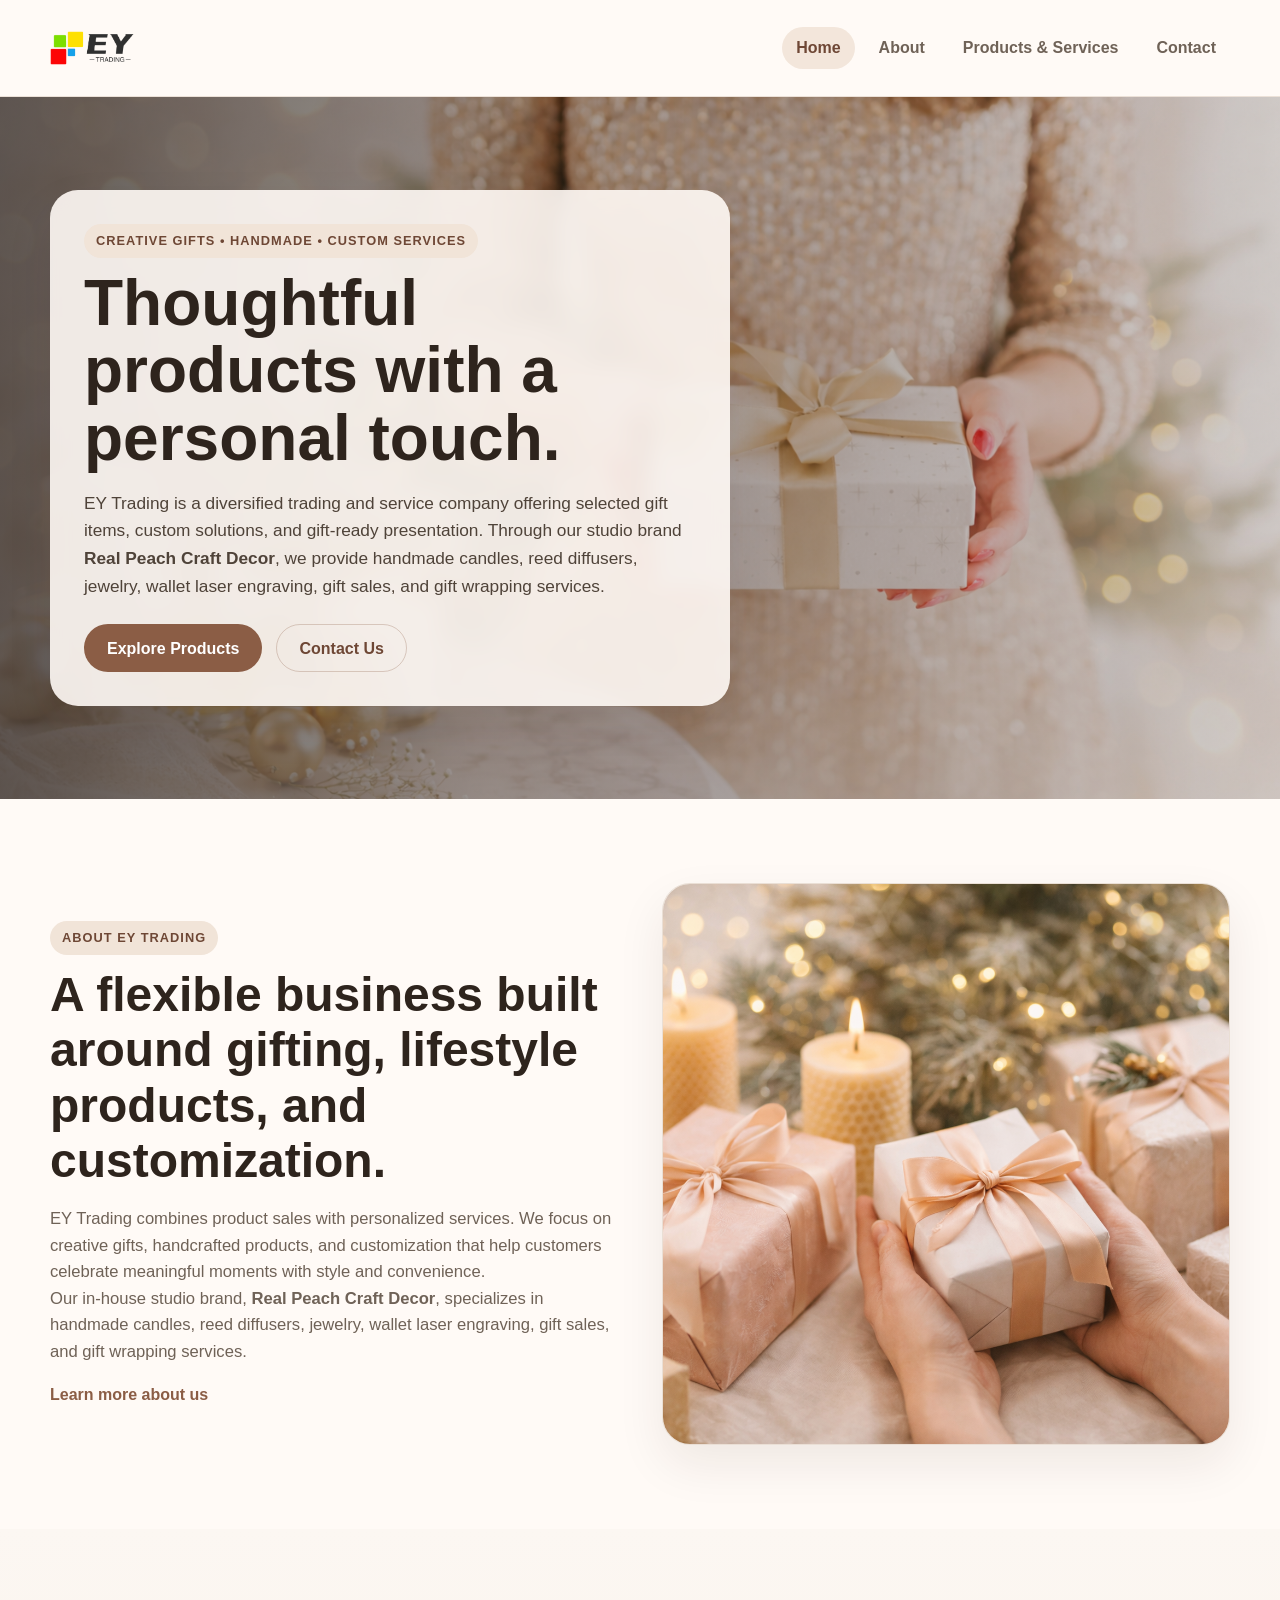
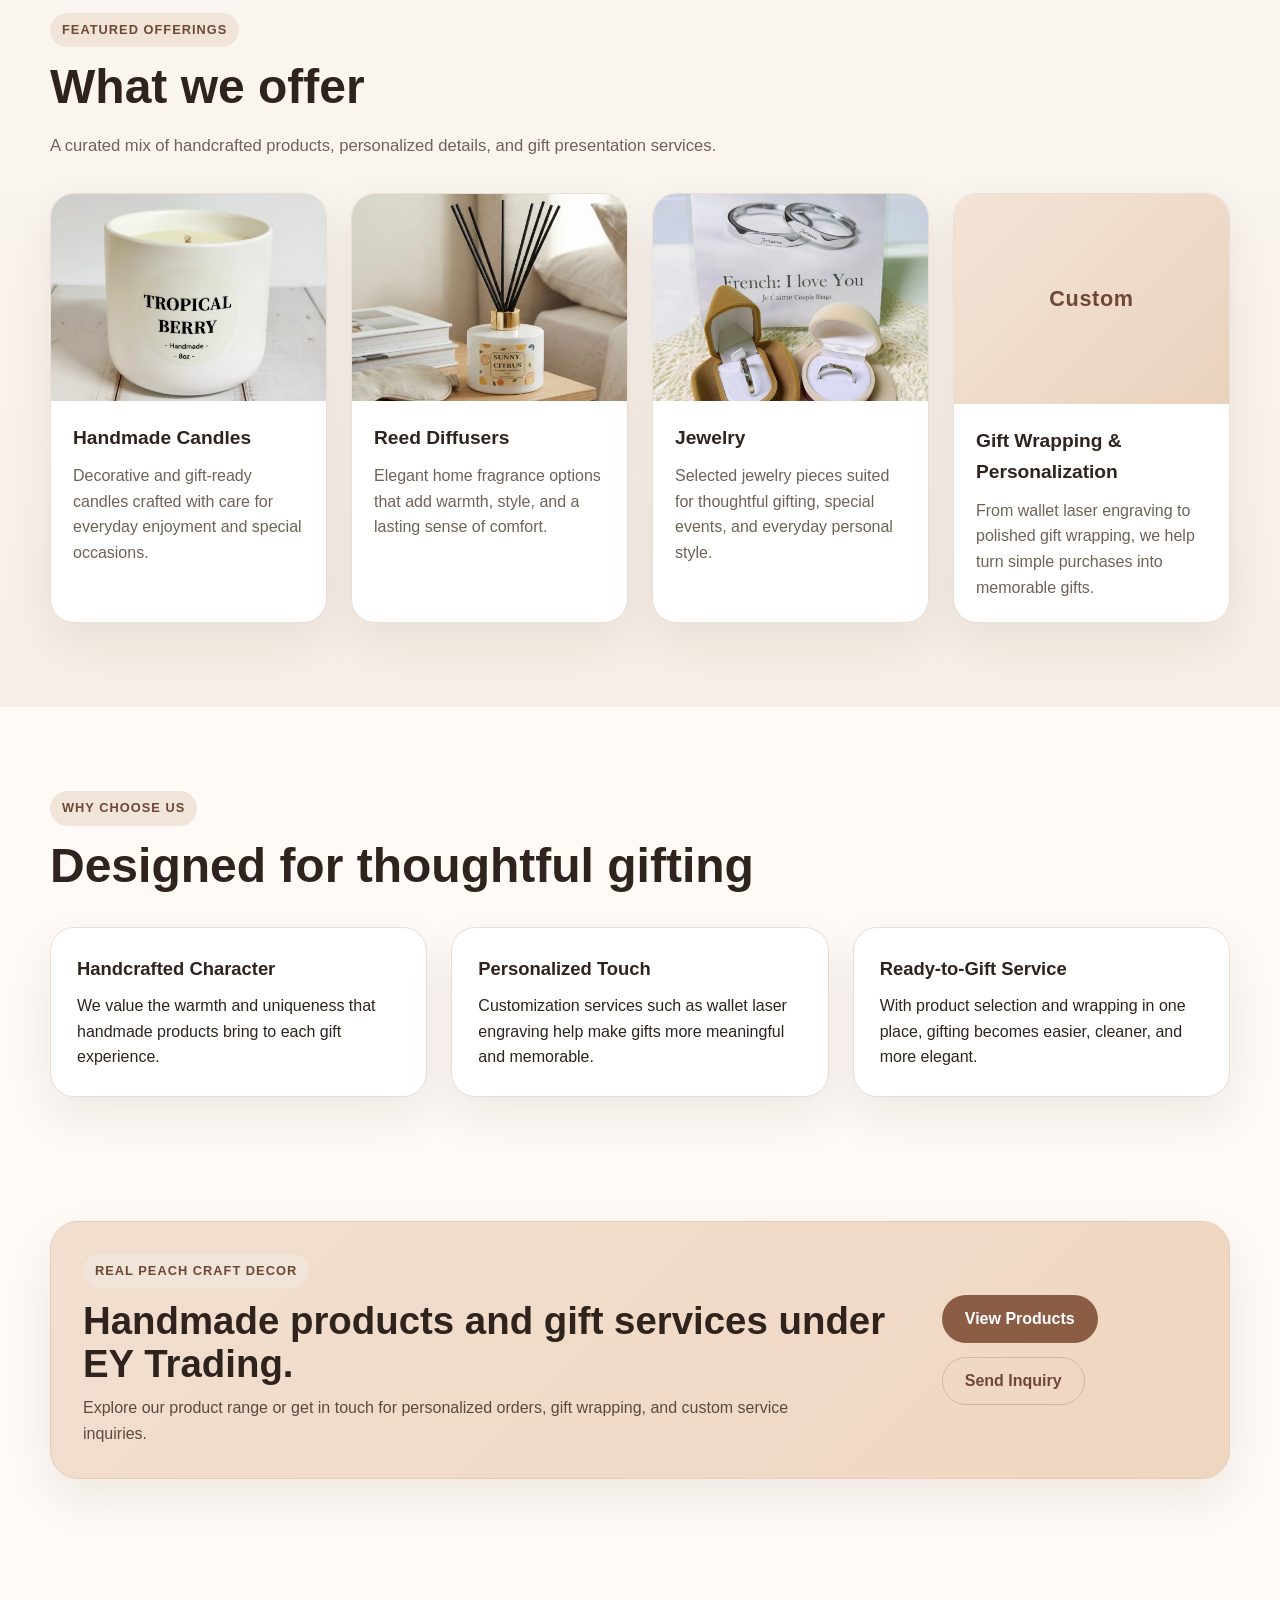
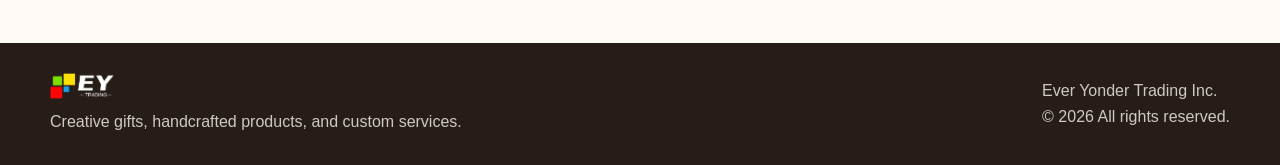
==== index.html @ d7e39a38 "Update index.html" ====
<!DOCTYPE html>
<html lang="en">
<head>
  <meta charset="UTF-8" />
  <meta name="viewport" content="width=device-width, initial-scale=1.0" />
  <title>EY Trading | Creative Gifts, Handmade Candles & Custom Services</title>
  <meta
    name="description"
    content="EY Trading offers creative gifts, handmade candles, reed diffusers, jewelry, laser engraving, and gift wrapping services through Real Peach Craft Decor."
  />
  <meta name="robots" content="index, follow" />
  <link rel="stylesheet" href="css/styles.css" />
  <script src="js/main.js" defer></script>
</head>
<body>
  <header class="site-header">
    <div class="container header-wrap">
      <a href="index.html" class="brand" aria-label="Home">
        <img src="img/logo-eytrading.png" alt="Logo" class="brand-logo" />
      </a>

      <button class="nav-toggle" aria-label="Toggle navigation" aria-expanded="false">
        <span></span>
        <span></span>
        <span></span>
      </button>

      <nav class="site-nav">
        <ul class="nav-list">
          <li><a href="index.html" class="nav-link active">Home</a></li>
          <li><a href="about.html" class="nav-link">About</a></li>
          <li><a href="products.html" class="nav-link">Products & Services</a></li>
          <li><a href="contact.html" class="nav-link">Contact</a></li>
        </ul>
      </nav>
    </div>
  </header>

  <main>
    <section class="hero" style="background-image: url('img/hero-bg.png');">
      <div class="hero-overlay"></div>
      <div class="container hero-inner">
        <div class="hero-card">
          <span class="eyebrow">Creative Gifts • Handmade • Custom Services</span>
          <h1>Thoughtful products with a personal touch.</h1>
          <p>
            EY Trading is a diversified trading and service company offering selected gift items,
            custom solutions, and gift-ready presentation. Through our studio brand
            <strong>Real Peach Craft Decor</strong>, we provide handmade candles, reed diffusers,
            jewelry, wallet laser engraving, gift sales, and gift wrapping services.
          </p>
          <div class="hero-actions">
            <a href="products.html" class="btn btn-primary">Explore Products</a>
            <a href="contact.html" class="btn btn-secondary">Contact Us</a>
          </div>
        </div>
      </div>
    </section>

    <section class="section">
      <div class="container split split-home">
        <div class="split-text">
          <span class="eyebrow">About EY Trading</span>
          <h2 class="section-title">A flexible business built around gifting, lifestyle products, and customization.</h2>
          <p class="section-text">
            EY Trading combines product sales with personalized services. We focus on creative gifts,
            handcrafted products, and customization that help customers celebrate meaningful moments
            with style and convenience.
          </p>
          <p class="section-text">
            Our in-house studio brand, <strong>Real Peach Craft Decor</strong>, specializes in
            handmade candles, reed diffusers, jewelry, wallet laser engraving, gift sales, and
            gift wrapping services.
          </p>
          <a href="about.html" class="text-link">Learn more about us</a>
        </div>

        <div class="split-media">
          <div class="image-panel home-image-panel">
            <img src="img/gift01.png" alt="Gift presentation and wrapping service" />
          </div>
        </div>
      </div>
    </section>

    <section class="section section-soft">
      <div class="container">
        <div class="section-head">
          <span class="eyebrow">Featured Offerings</span>
          <h2 class="section-title">What we offer</h2>
          <p class="section-text">
            A curated mix of handcrafted products, personalized details, and gift presentation services.
          </p>
        </div>

        <div class="card-grid four">
          <article class="card collection-card">
            <img src="img/candle-collection.png" alt="Handmade candles collection" class="card-img" />
            <div class="card-body">
              <h3>Handmade Candles</h3>
              <p>Decorative and gift-ready candles crafted with care for everyday enjoyment and special occasions.</p>
            </div>
          </article>

          <article class="card collection-card">
            <img src="img/diffuser-collection.jpg" alt="Reed diffusers collection" class="card-img" />
            <div class="card-body">
              <h3>Reed Diffusers</h3>
              <p>Elegant home fragrance options that add warmth, style, and a lasting sense of comfort.</p>
            </div>
          </article>

          <article class="card collection-card">
            <img src="img/jewelry-collection.png" alt="Jewelry collection" class="card-img" />
            <div class="card-body">
              <h3>Jewelry</h3>
              <p>Selected jewelry pieces suited for thoughtful gifting, special events, and everyday personal style.</p>
            </div>
          </article>

          <article class="card service-card">
            <div class="icon-box">Custom</div>
            <div class="card-body">
              <h3>Gift Wrapping & Personalization</h3>
              <p>From wallet laser engraving to polished gift wrapping, we help turn simple purchases into memorable gifts.</p>
            </div>
          </article>
        </div>
      </div>
    </section>

    <section class="section">
      <div class="container">
        <div class="section-head">
          <span class="eyebrow">Why Choose Us</span>
          <h2 class="section-title">Designed for thoughtful gifting</h2>
        </div>

        <div class="card-grid three">
          <article class="card info-card">
            <h3>Handcrafted Character</h3>
            <p>We value the warmth and uniqueness that handmade products bring to each gift experience.</p>
          </article>

          <article class="card info-card">
            <h3>Personalized Touch</h3>
            <p>Customization services such as wallet laser engraving help make gifts more meaningful and memorable.</p>
          </article>

          <article class="card info-card">
            <h3>Ready-to-Gift Service</h3>
            <p>With product selection and wrapping in one place, gifting becomes easier, cleaner, and more elegant.</p>
          </article>
        </div>
      </div>
    </section>

    <section class="section cta-section">
      <div class="container">
        <div class="cta-box">
          <div>
            <span class="eyebrow">Real Peach Craft Decor</span>
            <h2>Handmade products and gift services under EY Trading.</h2>
            <p>
              Explore our product range or get in touch for personalized orders, gift wrapping,
              and custom service inquiries.
            </p>
          </div>
          <div class="cta-actions">
            <a href="products.html" class="btn btn-primary">View Products</a>
            <a href="contact.html" class="btn btn-secondary">Send Inquiry</a>
          </div>
        </div>
      </div>
    </section>
  </main>

  <footer class="site-footer">
    <div class="container footer-wrap">
      <div>
        <img src="img/ey-Ttrading-logo-w.png" alt="Logo" class="footer-logo" />
        <p>Creative gifts, handcrafted products, and custom services.</p>
      </div>
      <div>
        <p>Ever Yonder Trading Inc.</p>
        <p>&copy; <span id="year"></span> All rights reserved.</p>
      </div>
    </div>
  </footer>
</body>
</html>
---- css/styles.css ----
:root {
  --bg: #fffaf6;
  --surface: #ffffff;
  --surface-soft: #f7f0e8;
  --surface-deep: #f2e7dc;
  --text: #2e241d;
  --muted: #6f6257;
  --primary: #8b5d45;
  --primary-dark: #6e4735;
  --accent: #d6a36d;
  --line: #eadfd5;
  --shadow: 0 20px 48px rgba(45, 29, 16, 0.08);
  --radius: 20px;
  --radius-sm: 14px;
  --container: 1180px;
}

* {
  box-sizing: border-box;
  margin: 0;
  padding: 0;
}

html {
  scroll-behavior: smooth;
}

body {
  font-family: -apple-system, BlinkMacSystemFont, "Segoe UI", Roboto, "Helvetica Neue", Arial, sans-serif;
  color: var(--text);
  background: var(--bg);
  line-height: 1.6;
}

img {
  max-width: 100%;
  display: block;
}

a {
  color: inherit;
  text-decoration: none;
}

ul {
  list-style: none;
}

.container {
  width: min(100% - 32px, var(--container));
  margin: 0 auto;
}

.section {
  padding: 84px 0;
}

.section-soft {
  background: linear-gradient(180deg, #fcf7f2 0%, #f7efe7 100%);
}

.section-head {
  max-width: 760px;
  margin-bottom: 34px;
}

.eyebrow {
  display: inline-block;
  margin-bottom: 12px;
  padding: 7px 12px;
  border-radius: 999px;
  background: #f1e4d8;
  color: var(--primary-dark);
  font-size: 0.8rem;
  font-weight: 700;
  letter-spacing: 0.08em;
  text-transform: uppercase;
}

.section-title {
  font-size: clamp(2rem, 4vw, 3rem);
  line-height: 1.15;
  margin-bottom: 18px;
}

.section-text {
  color: var(--muted);
  font-size: 1.04rem;
}

.text-link {
  display: inline-block;
  margin-top: 16px;
  color: var(--primary);
  font-weight: 700;
}

.text-link:hover {
  color: var(--primary-dark);
}

.btn {
  display: inline-flex;
  align-items: center;
  justify-content: center;
  min-height: 48px;
  padding: 0 22px;
  border-radius: 999px;
  font-weight: 700;
  transition: 0.25s ease;
  border: 1px solid transparent;
  cursor: pointer;
}

.btn-primary {
  background: var(--primary);
  color: #fff;
}

.btn-primary:hover {
  background: var(--primary-dark);
}

.btn-secondary {
  background: transparent;
  color: var(--primary-dark);
  border-color: rgba(139, 93, 69, 0.28);
}

.btn-secondary:hover {
  background: #f3e6db;
}

.btn[disabled] {
  opacity: 0.7;
  cursor: not-allowed;
}

.full-width {
  width: 100%;
}

.hidden {
  display: none !important;
}

/* Header */
.site-header {
  position: sticky;
  top: 0;
  z-index: 1000;
  background: rgba(255, 250, 246, 0.92);
  backdrop-filter: blur(14px);
  border-bottom: 1px solid rgba(234, 223, 213, 0.9);
}

.header-wrap {
  display: flex;
  align-items: center;
  justify-content: space-between;
  min-height: 96px;
  gap: 20px;
}

.brand {
  display: inline-flex;
  align-items: center;
  gap: 0;
}

.brand-logo {
  width: 84px;
  height: 84px;
  object-fit: contain;
}

.brand-text {
  display: none;
}

.site-nav {
  margin-left: auto;
}

.nav-list {
  display: flex;
  align-items: center;
  gap: 10px;
}

.nav-link {
  display: inline-flex;
  align-items: center;
  min-height: 42px;
  padding: 0 14px;
  border-radius: 999px;
  color: var(--muted);
  font-weight: 600;
  transition: 0.2s ease;
}

.nav-link:hover,
.nav-link.active {
  color: var(--primary-dark);
  background: #f3e6db;
}

.nav-toggle {
  display: none;
  width: 46px;
  height: 46px;
  border: 1px solid var(--line);
  border-radius: 12px;
  background: #fff;
  cursor: pointer;
}

.nav-toggle span {
  display: block;
  width: 20px;
  height: 2px;
  margin: 5px auto;
  background: var(--text);
  border-radius: 999px;
}

/* Hero */
.hero {
  position: relative;
  min-height: 78vh;
  display: flex;
  align-items: center;
  background-size: cover;
  background-position: center;
}

.hero-overlay {
  position: absolute;
  inset: 0;
  background: linear-gradient(
    90deg,
    rgba(22, 14, 10, 0.68) 0%,
    rgba(22, 14, 10, 0.42) 38%,
    rgba(22, 14, 10, 0.18) 100%
  );
}

.hero-inner {
  position: relative;
  z-index: 1;
  padding: 88px 0;
}

.hero-card {
  width: min(680px, 100%);
  padding: 34px;
  border-radius: 28px;
  background: rgba(255, 250, 246, 0.9);
  backdrop-filter: blur(10px);
  box-shadow: var(--shadow);
}

.hero-card h1 {
  font-size: clamp(2.4rem, 5vw, 4.5rem);
  line-height: 1.05;
  margin-bottom: 18px;
}

.hero-card p {
  color: #4f4339;
  font-size: 1.08rem;
}

.hero-actions {
  display: flex;
  flex-wrap: wrap;
  gap: 14px;
  margin-top: 24px;
}

/* Page banner */
.page-banner {
  padding: 80px 0 46px;
  background: linear-gradient(180deg, #f7efe7 0%, #fffaf6 100%);
  border-bottom: 1px solid var(--line);
}

.page-banner h1 {
  font-size: clamp(2.2rem, 4vw, 3.6rem);
  line-height: 1.08;
  margin-bottom: 14px;
}

.page-banner p {
  max-width: 760px;
  color: var(--muted);
  font-size: 1.06rem;
}

/* Split layout */
.split {
  display: grid;
  grid-template-columns: 1.1fr 0.9fr;
  gap: 36px;
  align-items: center;
}

.split.reverse {
  grid-template-columns: 0.9fr 1.1fr;
}

.split-home {
  grid-template-columns: 1fr 1fr;
  gap: 44px;
}

.logo-panel {
  display: flex;
  align-items: center;
  justify-content: center;
  min-height: 360px;
  padding: 28px;
  border-radius: 28px;
  background: var(--surface);
  box-shadow: var(--shadow);
  border: 1px solid var(--line);
}

.logo-panel img {
  max-width: 280px;
  width: 100%;
  object-fit: contain;
}

/* Full image panel for home/about */
.image-panel {
  min-height: 500px;
  border-radius: 28px;
  background: var(--surface);
  box-shadow: var(--shadow);
  border: 1px solid var(--line);
  overflow: hidden;
}

.image-panel img {
  width: 100%;
  height: 100%;
  min-height: 500px;
  object-fit: cover;
  display: block;
}

.home-image-panel {
  min-height: 560px;
}

.home-image-panel img {
  min-height: 560px;
}

.rounded-image {
  width: 100%;
  border-radius: 28px;
  box-shadow: var(--shadow);
  border: 1px solid var(--line);
}

/* Cards */
.card-grid {
  display: grid;
  gap: 24px;
}

.card-grid.four {
  grid-template-columns: repeat(4, minmax(0, 1fr));
}

.card-grid.three {
  grid-template-columns: repeat(3, minmax(0, 1fr));
}

.card {
  background: var(--surface);
  border: 1px solid var(--line);
  border-radius: 24px;
  overflow: hidden;
  box-shadow: var(--shadow);
}

.card-img {
  width: 100%;
  aspect-ratio: 4 / 3;
  object-fit: cover;
}

.card-body {
  padding: 22px;
}

.card-body h3 {
  font-size: 1.2rem;
  margin-bottom: 10px;
}

.card-body p {
  color: var(--muted);
}

.info-card {
  padding: 26px;
}

.info-card h3 {
  margin-bottom: 10px;
  font-size: 1.15rem;
}

.collection-card,
.product-card,
.service-card,
.service-only {
  height: 100%;
}

.service-card,
.service-only {
  display: flex;
  flex-direction: column;
  justify-content: center;
}

.icon-box {
  display: flex;
  align-items: center;
  justify-content: center;
  min-height: 210px;
  background: linear-gradient(135deg, #f3e4d7 0%, #e9d2bd 100%);
  color: var(--primary-dark);
  font-size: 1.35rem;
  font-weight: 800;
  letter-spacing: 0.03em;
}

.tag-row {
  display: flex;
  flex-wrap: wrap;
  gap: 8px;
  margin-bottom: 12px;
}

.tag {
  display: inline-flex;
  align-items: center;
  min-height: 28px;
  padding: 0 10px;
  border-radius: 999px;
  background: #f5ece4;
  color: var(--primary-dark);
  font-size: 0.78rem;
  font-weight: 700;
}

/* Lists / gallery */
.service-list {
  display: grid;
  grid-template-columns: repeat(3, minmax(0, 1fr));
  gap: 18px;
}

.service-item {
  padding: 18px 20px;
  border-radius: 18px;
  background: var(--surface);
  border: 1px solid var(--line);
  box-shadow: var(--shadow);
  font-weight: 700;
  color: var(--primary-dark);
}

.gallery-grid {
  display: grid;
  grid-template-columns: repeat(3, minmax(0, 1fr));
  gap: 24px;
}

.gallery-item {
  width: 100%;
  aspect-ratio: 1 / 1;
  object-fit: cover;
  border-radius: 22px;
  border: 1px solid var(--line);
  box-shadow: var(--shadow);
  background: #fff;
}

/* CTA */
.cta-section {
  padding-top: 40px;
}

.cta-box {
  display: flex;
  align-items: center;
  justify-content: space-between;
  gap: 24px;
  padding: 32px;
  border-radius: 28px;
  background: linear-gradient(135deg, #f2dfd0 0%, #efd6c0 100%);
  border: 1px solid #e7ccb3;
  box-shadow: var(--shadow);
}

.cta-box h2 {
  font-size: clamp(1.8rem, 3vw, 2.6rem);
  line-height: 1.1;
  margin-bottom: 10px;
}

.cta-box p {
  max-width: 720px;
  color: #5c4a3e;
}

.cta-actions {
  display: flex;
  flex-wrap: wrap;
  gap: 14px;
}

/* Contact */
.contact-grid {
  display: grid;
  grid-template-columns: 0.9fr 1.1fr;
  gap: 26px;
  align-items: start;
}

.contact-info {
  display: grid;
  gap: 18px;
}

.contact-card,
.contact-item,
.contact-form {
  background: var(--surface);
  border: 1px solid var(--line);
  border-radius: 24px;
  box-shadow: var(--shadow);
}

.contact-card,
.contact-item {
  padding: 24px;
}

.contact-card h2,
.contact-item h3 {
  margin-bottom: 10px;
}

.contact-card p,
.contact-item p,
.contact-item a {
  color: var(--muted);
}

.contact-form {
  padding: 26px;
}

.form-row {
  display: grid;
  grid-template-columns: repeat(2, minmax(0, 1fr));
  gap: 16px;
}

.form-field {
  margin-bottom: 16px;
}

.form-field label {
  display: inline-block;
  margin-bottom: 8px;
  font-weight: 700;
  color: var(--primary-dark);
}

.form-field input,
.form-field textarea {
  width: 100%;
  border: 1px solid #dbcab9;
  border-radius: 14px;
  background: #fffdfb;
  padding: 14px 16px;
  font: inherit;
  color: var(--text);
  outline: none;
  transition: 0.2s ease;
}

.form-field input:focus,
.form-field textarea:focus {
  border-color: var(--primary);
  box-shadow: 0 0 0 4px rgba(139, 93, 69, 0.1);
}

.form-status {
  display: none;
  margin-top: 16px;
  padding: 14px 16px;
  border-radius: 14px;
  font-size: 0.96rem;
  font-weight: 600;
  line-height: 1.5;
}

.form-status.show {
  display: block;
}

.form-status.success {
  background: #edf8f0;
  color: #1f6b38;
  border: 1px solid #b9e2c4;
}

.form-status.error {
  background: #fff1f0;
  color: #b42318;
  border: 1px solid #f2b8b5;
}

/* Footer */
.site-footer {
  margin-top: 80px;
  padding: 30px 0;
  background: #261d18;
  color: #f5eee8;
}

.footer-wrap {
  display: flex;
  align-items: center;
  justify-content: space-between;
  gap: 18px;
}

.footer-logo {
  width: 64px;
  height: auto;
  display: block;
  margin-bottom: 10px;
}

.footer-wrap p {
  color: rgba(245, 238, 232, 0.82);
}

/* Responsive */
@media (max-width: 1080px) {
  .card-grid.four {
    grid-template-columns: repeat(2, minmax(0, 1fr));
  }

  .card-grid.three,
  .gallery-grid,
  .service-list {
    grid-template-columns: repeat(2, minmax(0, 1fr));
  }

  .split,
  .split.reverse,
  .split-home,
  .contact-grid {
    grid-template-columns: 1fr;
  }

  .cta-box {
    flex-direction: column;
    align-items: stretch;
  }

  .home-image-panel,
  .home-image-panel img {
    min-height: 480px;
  }
}

@media (max-width: 860px) {
  .nav-toggle {
    display: inline-block;
  }

  .site-nav {
    position: absolute;
    top: 96px;
    left: 16px;
    right: 16px;
  }

  .nav-list {
    display: none;
    flex-direction: column;
    gap: 8px;
    padding: 14px;
    background: rgba(255, 250, 246, 0.98);
    border: 1px solid var(--line);
    border-radius: 20px;
    box-shadow: var(--shadow);
  }

  .nav-list.open {
    display: flex;
  }

  .nav-link {
    width: 100%;
    justify-content: center;
  }

  .hero {
    min-height: 70vh;
  }

  .hero-card {
    padding: 26px;
  }

  .hero-card h1 {
    font-size: clamp(2.1rem, 9vw, 3.2rem);
  }

  .form-row,
  .card-grid.four,
  .card-grid.three,
  .gallery-grid,
  .service-list {
    grid-template-columns: 1fr;
  }

  .footer-wrap {
    flex-direction: column;
    align-items: flex-start;
  }
}

@media (max-width: 560px) {
  .section {
    padding: 68px 0;
  }

  .page-banner {
    padding: 64px 0 38px;
  }

  .header-wrap {
    min-height: 86px;
  }

  .site-nav {
    top: 86px;
  }

  .hero-inner {
    padding: 64px 0;
  }

  .hero-card,
  .cta-box,
  .contact-card,
  .contact-item,
  .contact-form,
  .logo-panel,
  .image-panel {
    border-radius: 22px;
  }

  .cta-box {
    padding: 24px;
  }

  .brand-logo {
    width: 72px;
    height: 72px;
  }

  .footer-logo {
    width: 58px;
  }

  .image-panel,
  .image-panel img {
    min-height: 340px;
  }

  .home-image-panel,
  .home-image-panel img {
    min-height: 380px;
  }
}
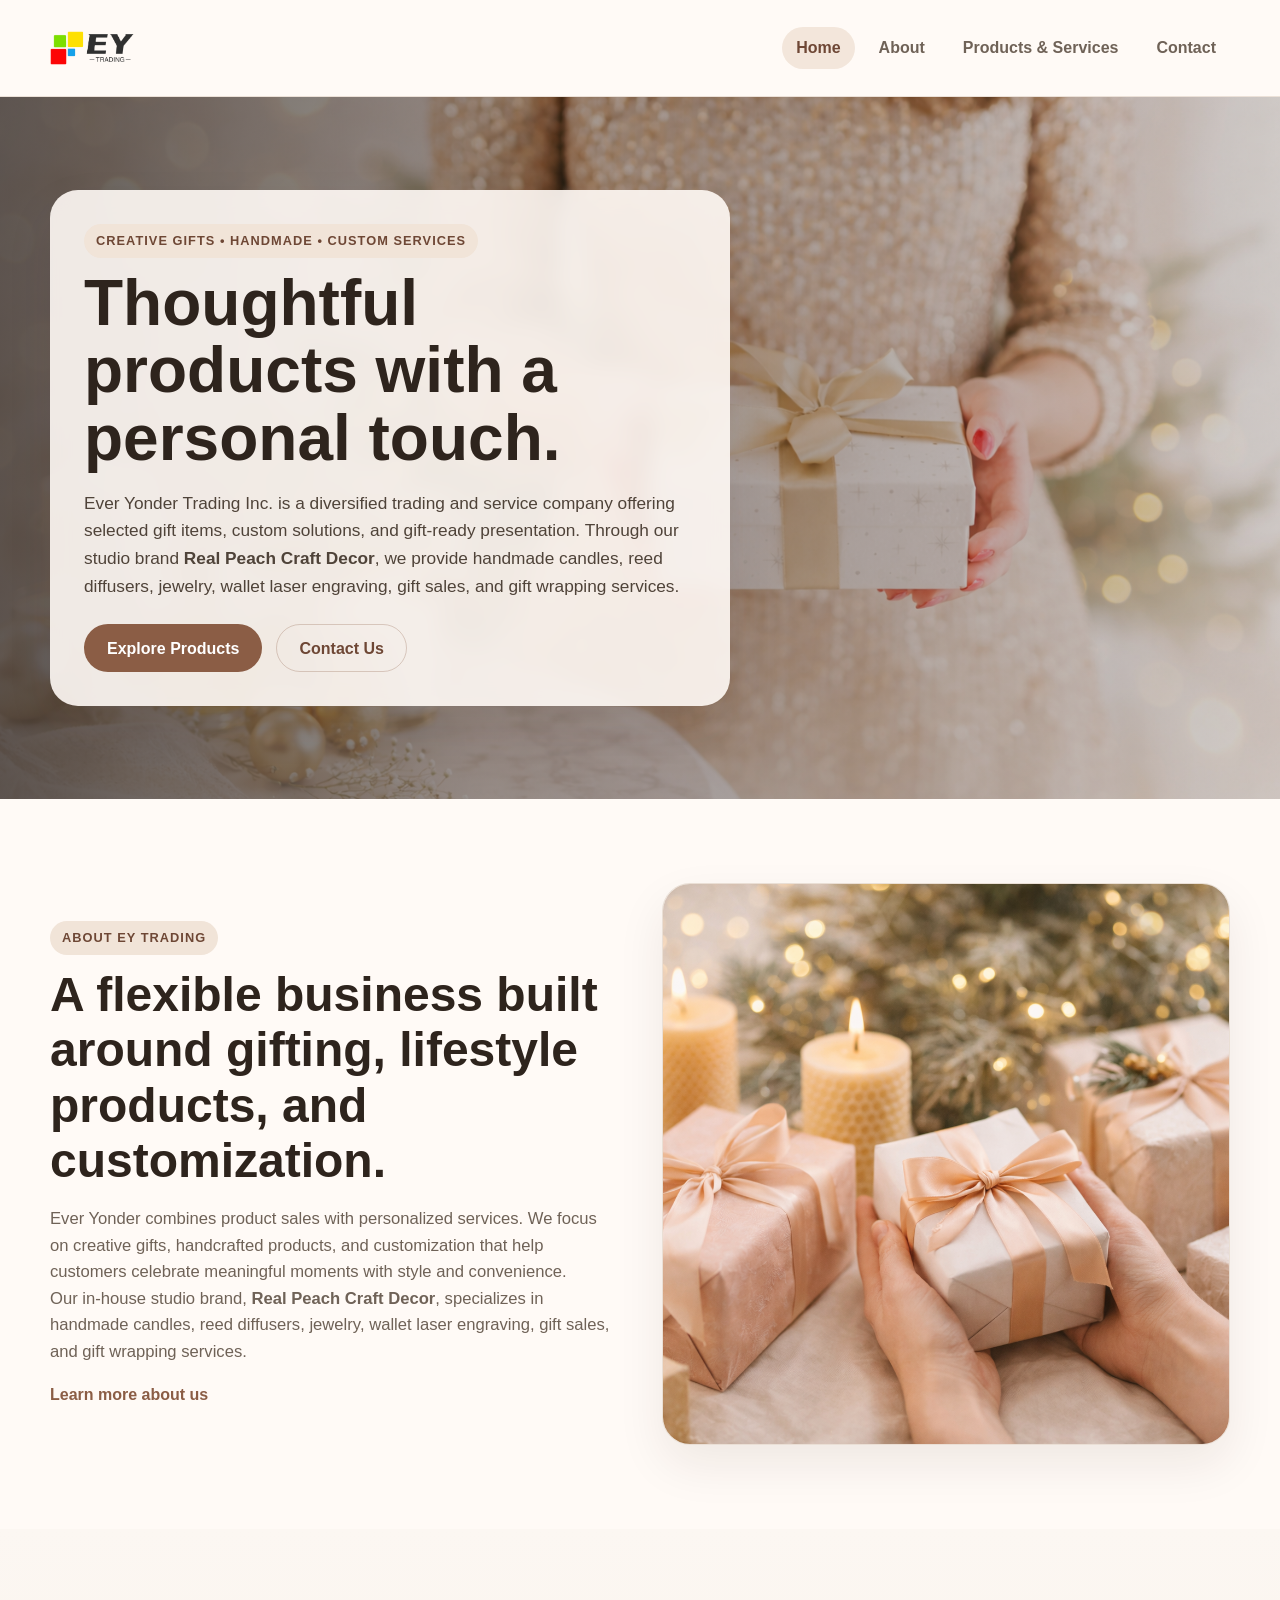
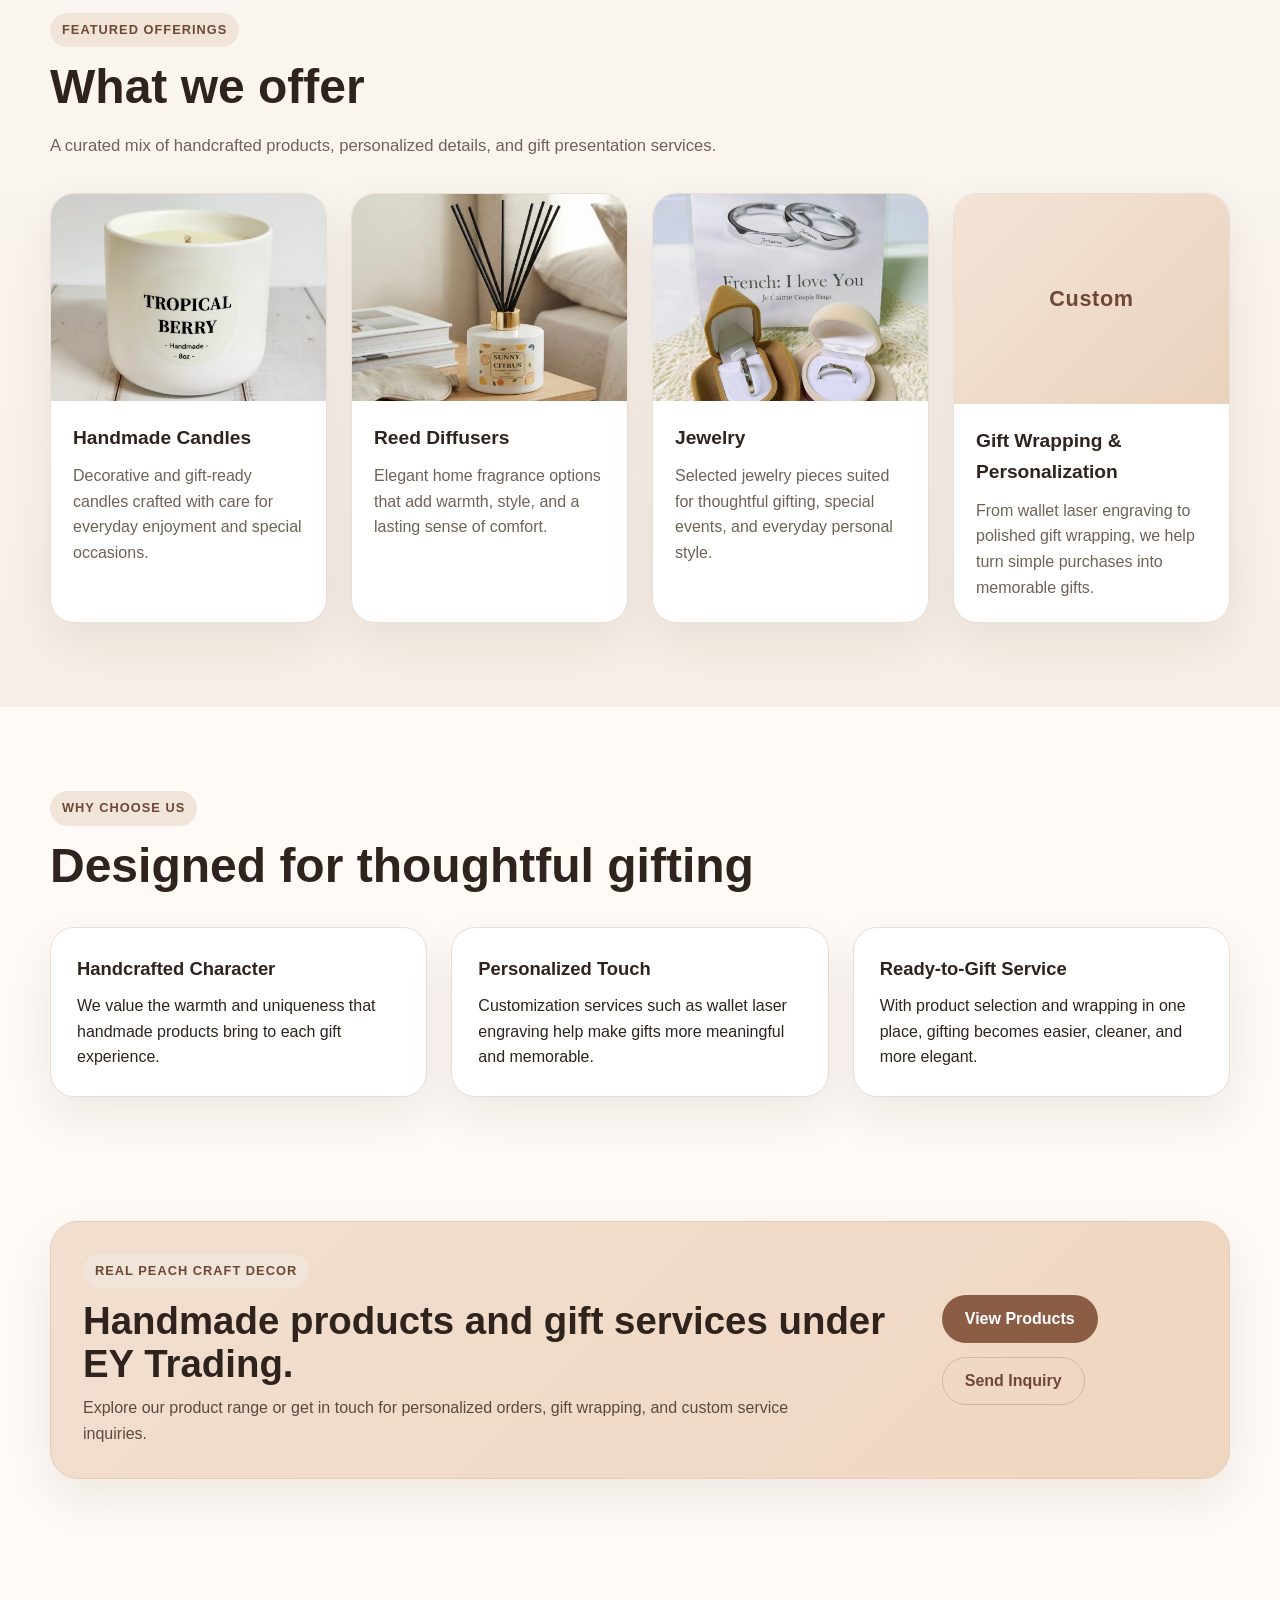
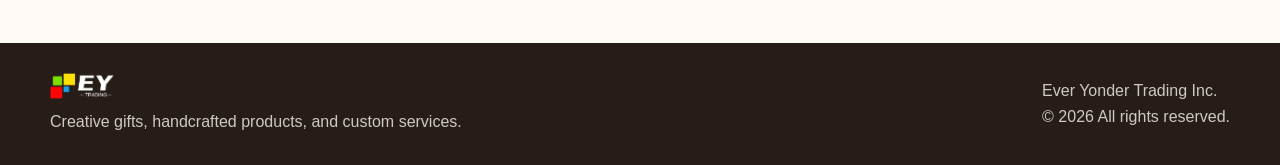
==== commit b31754cb: "Update index.html" ====
--- a/index.html
+++ b/index.html
@@ -44,7 +44,7 @@
           <span class="eyebrow">Creative Gifts • Handmade • Custom Services</span>
           <h1>Thoughtful products with a personal touch.</h1>
           <p>
-            EY Trading is a diversified trading and service company offering selected gift items,
+            Ever Yonder Trading Inc. is a diversified trading and service company offering selected gift items,
             custom solutions, and gift-ready presentation. Through our studio brand
             <strong>Real Peach Craft Decor</strong>, we provide handmade candles, reed diffusers,
             jewelry, wallet laser engraving, gift sales, and gift wrapping services.
@@ -63,7 +63,7 @@
           <span class="eyebrow">About EY Trading</span>
           <h2 class="section-title">A flexible business built around gifting, lifestyle products, and customization.</h2>
           <p class="section-text">
-            EY Trading combines product sales with personalized services. We focus on creative gifts,
+            Ever Yonder combines product sales with personalized services. We focus on creative gifts,
             handcrafted products, and customization that help customers celebrate meaningful moments
             with style and convenience.
           </p>
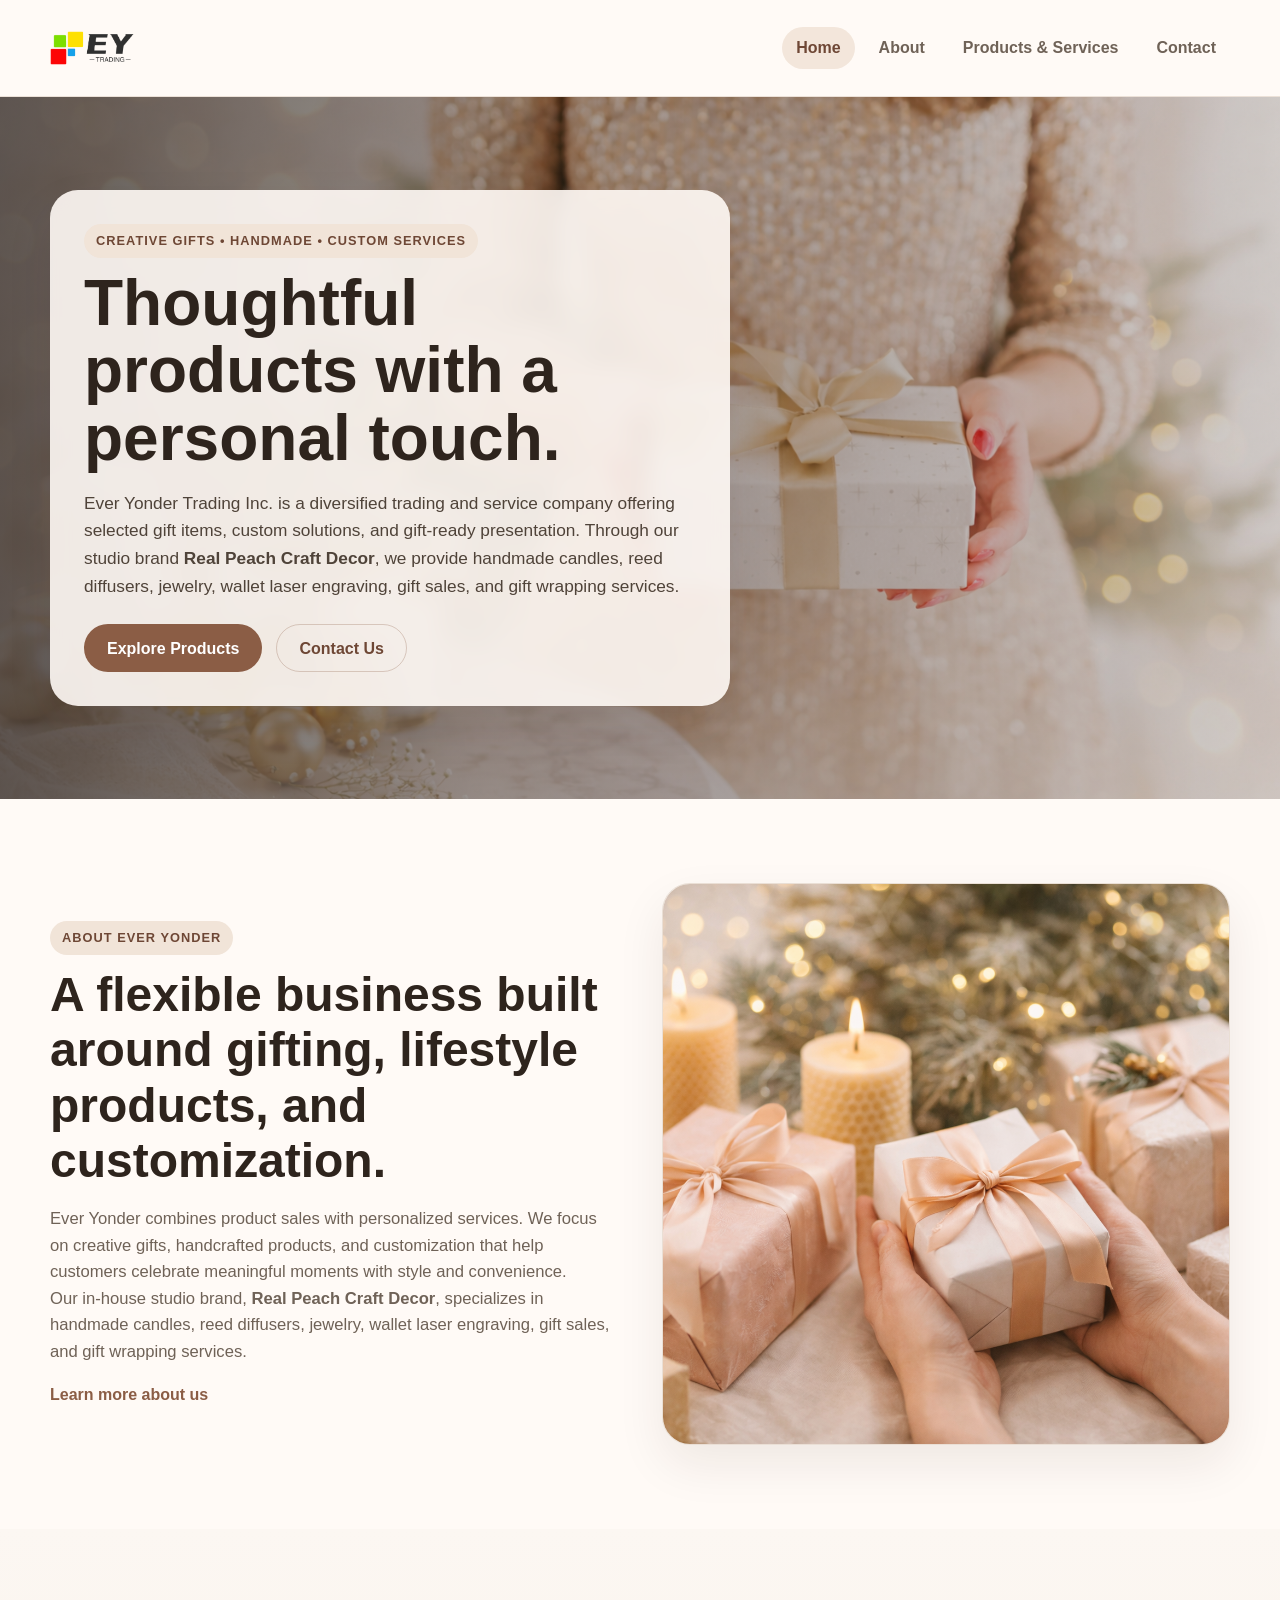
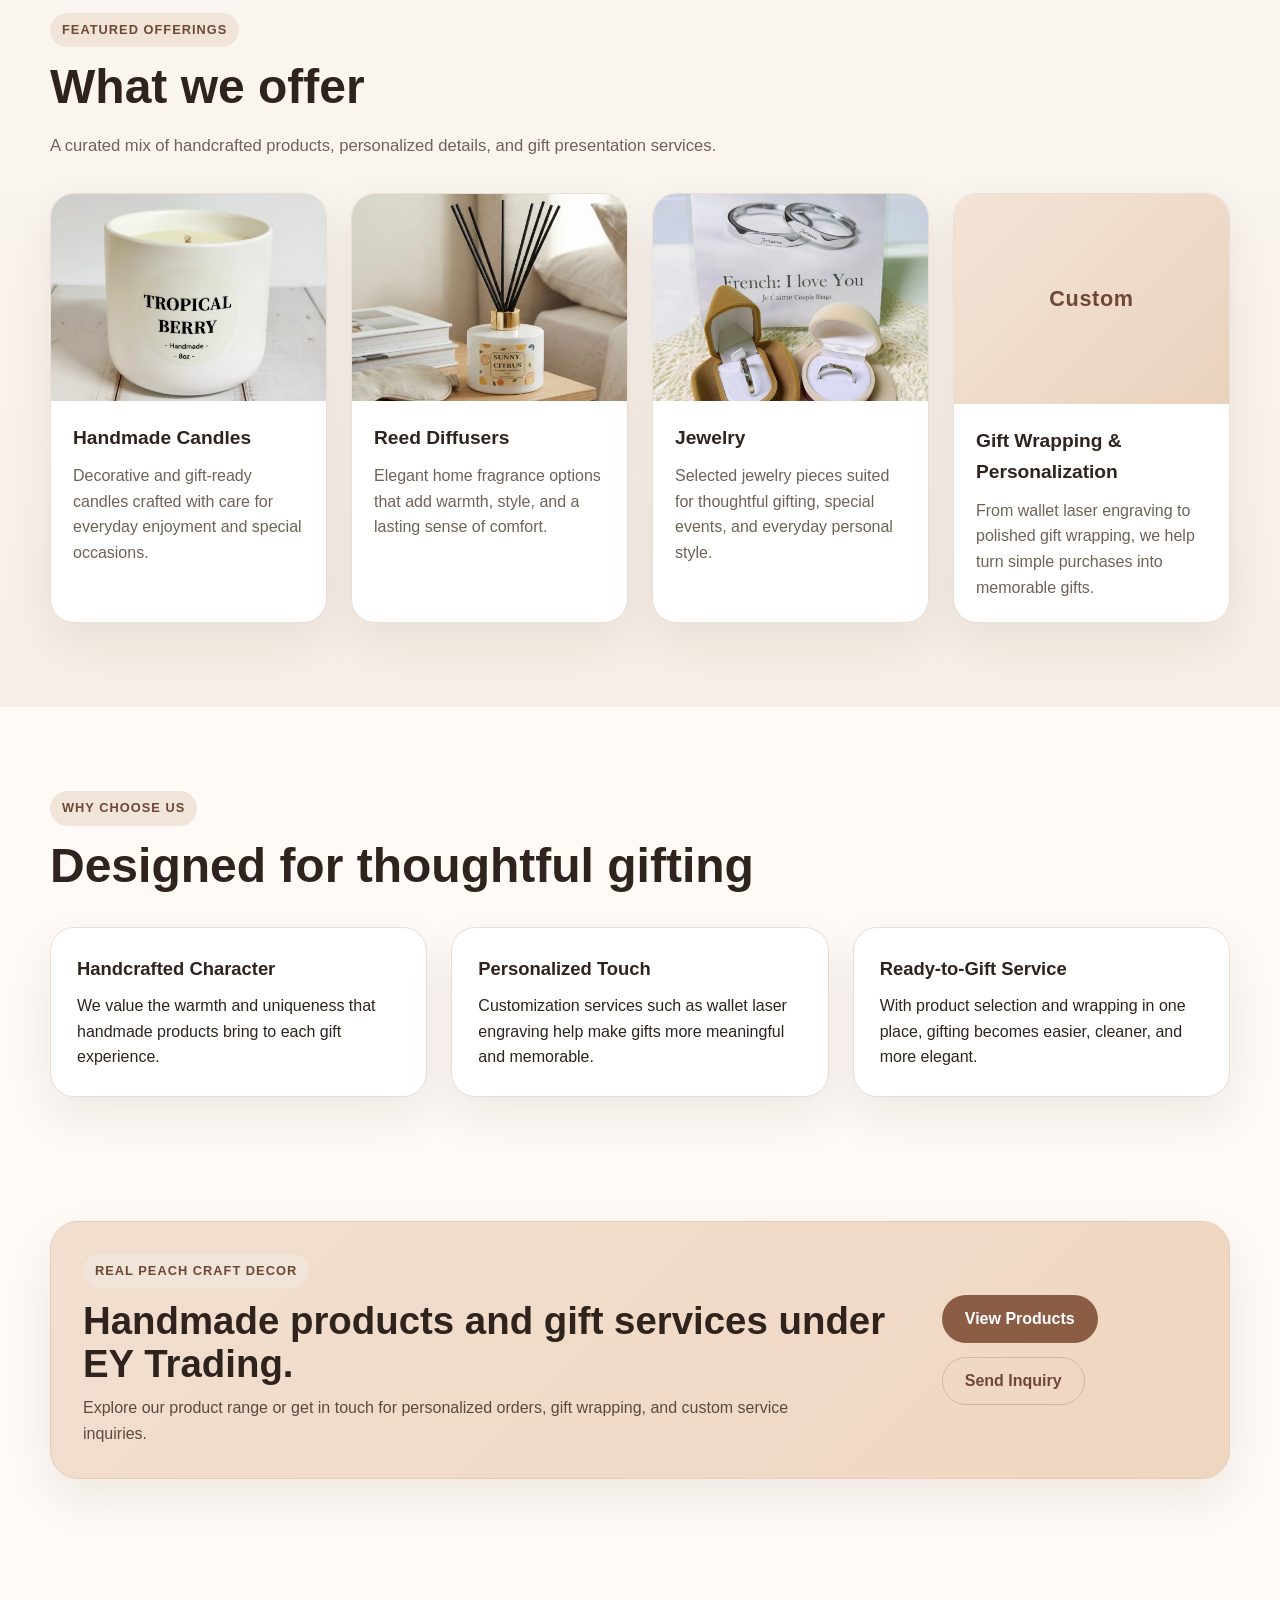
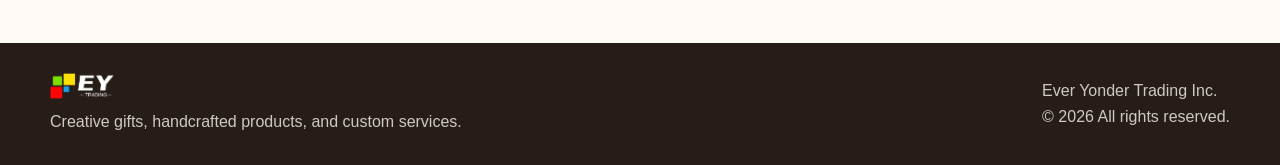
==== commit 67746b20: "Update index.html" ====
--- a/index.html
+++ b/index.html
@@ -60,7 +60,7 @@
     <section class="section">
       <div class="container split split-home">
         <div class="split-text">
-          <span class="eyebrow">About EY Trading</span>
+          <span class="eyebrow">About Ever Yonder</span>
           <h2 class="section-title">A flexible business built around gifting, lifestyle products, and customization.</h2>
           <p class="section-text">
             Ever Yonder combines product sales with personalized services. We focus on creative gifts,
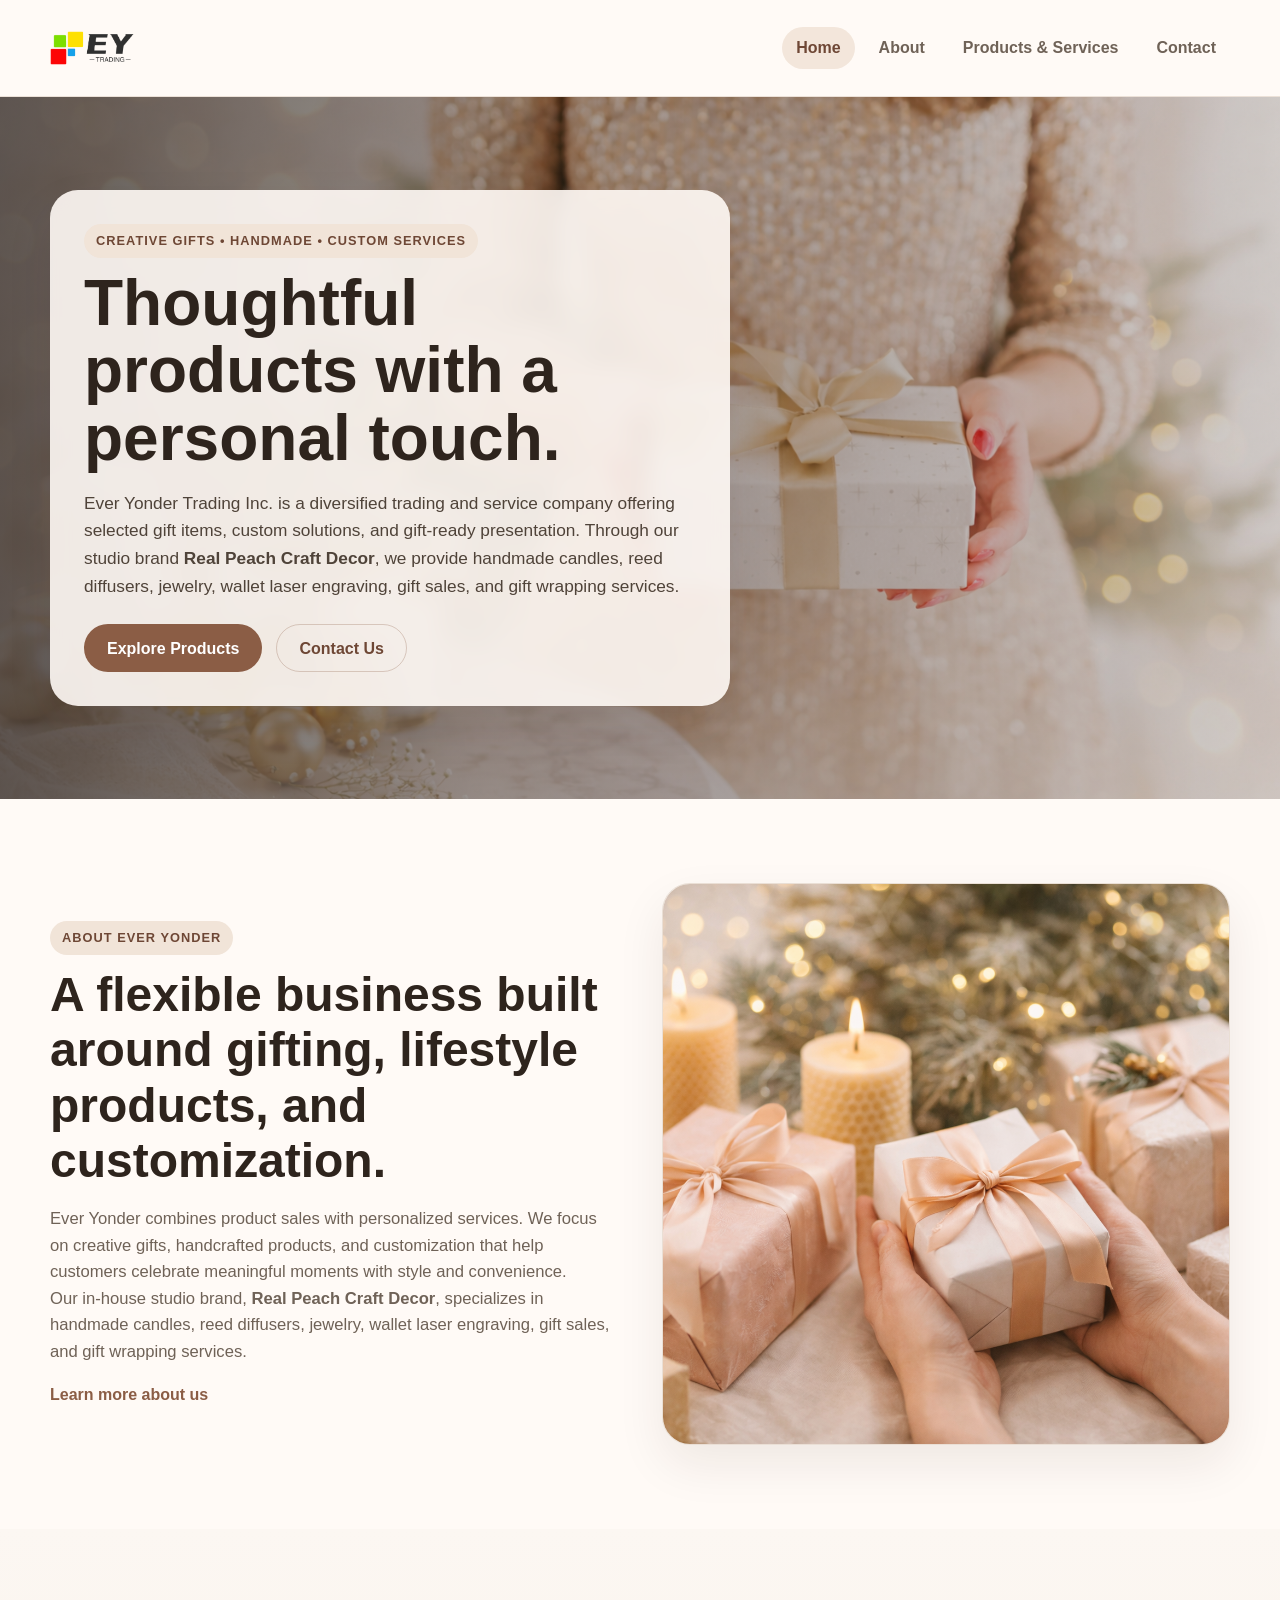
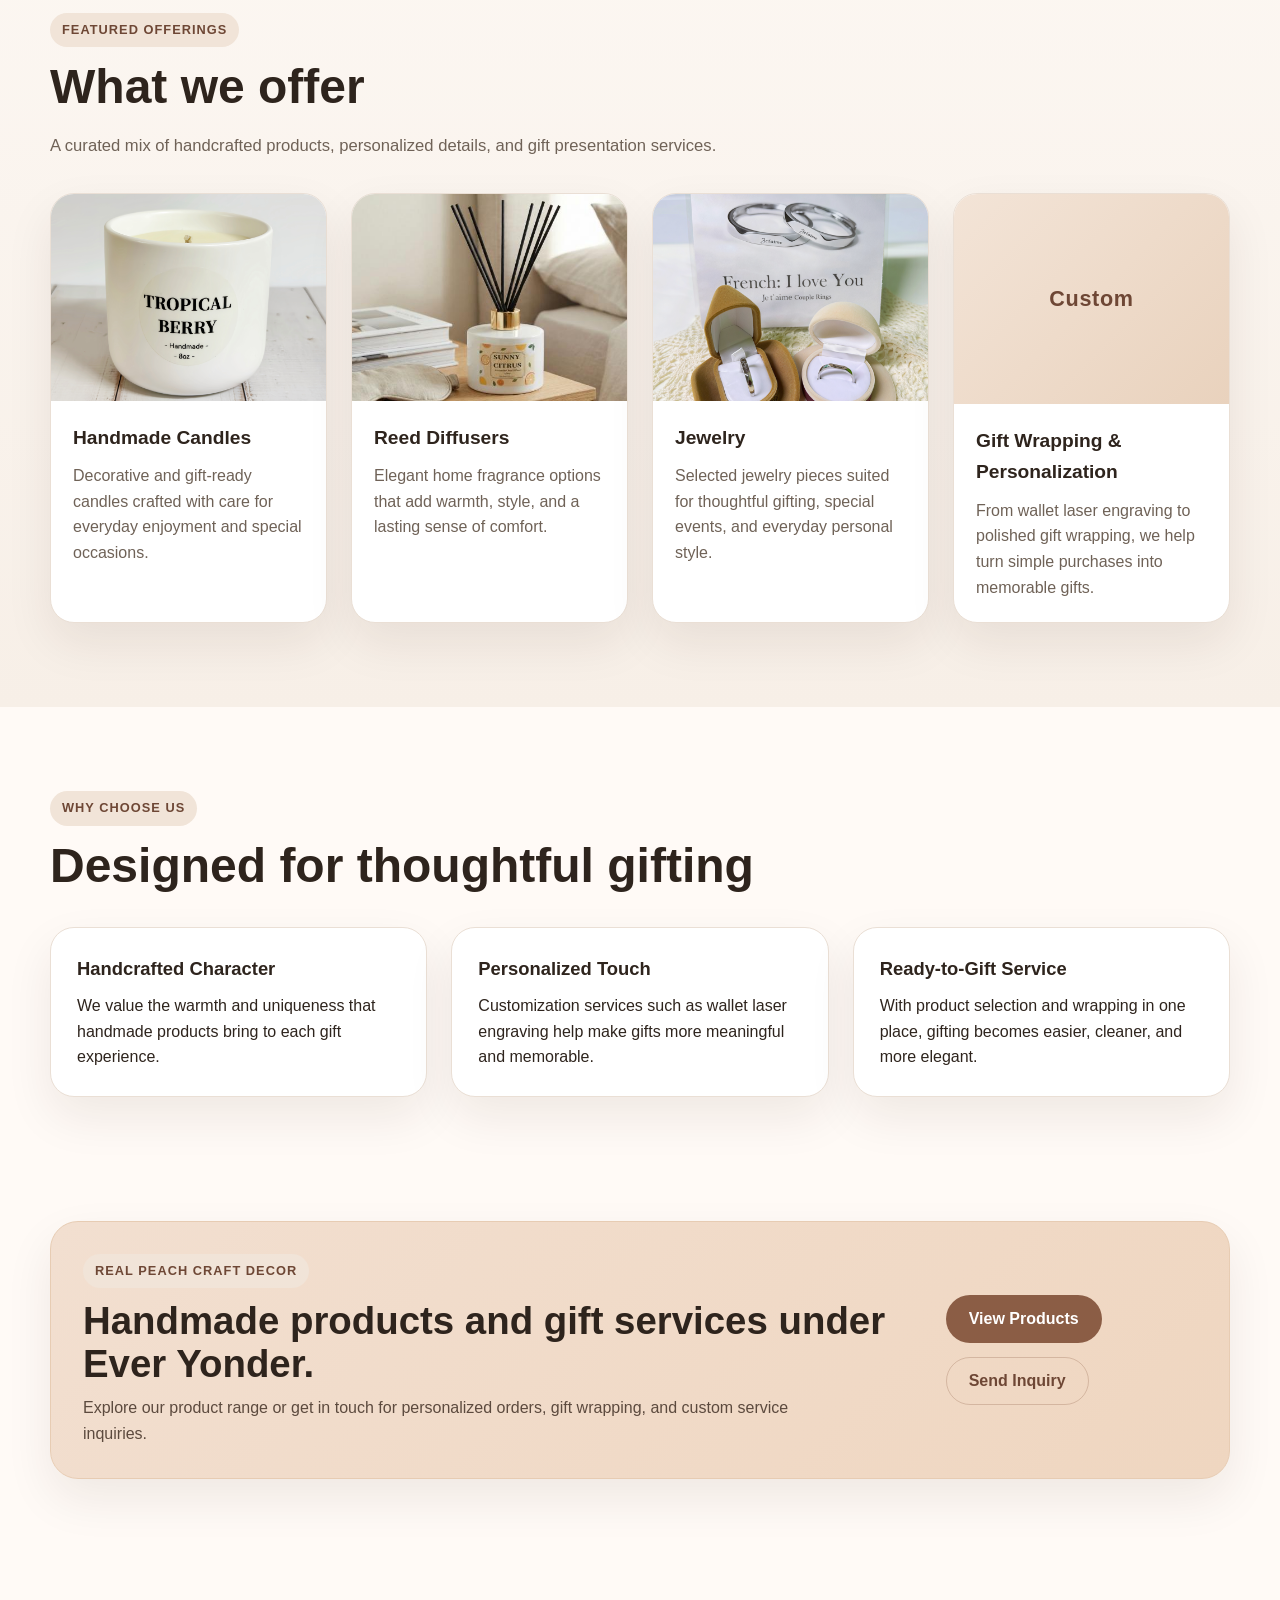
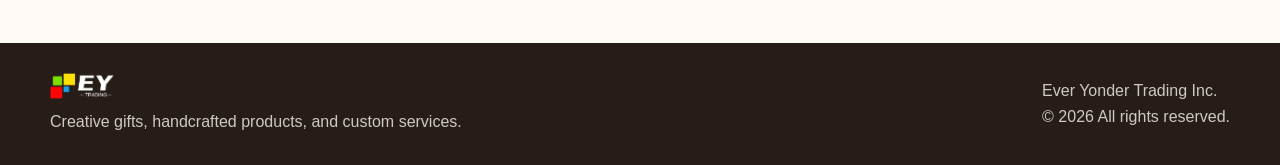
==== commit d6927651: "Update index.html" ====
--- a/index.html
+++ b/index.html
@@ -160,7 +160,7 @@
         <div class="cta-box">
           <div>
             <span class="eyebrow">Real Peach Craft Decor</span>
-            <h2>Handmade products and gift services under EY Trading.</h2>
+            <h2>Handmade products and gift services under Ever Yonder.</h2>
             <p>
               Explore our product range or get in touch for personalized orders, gift wrapping,
               and custom service inquiries.
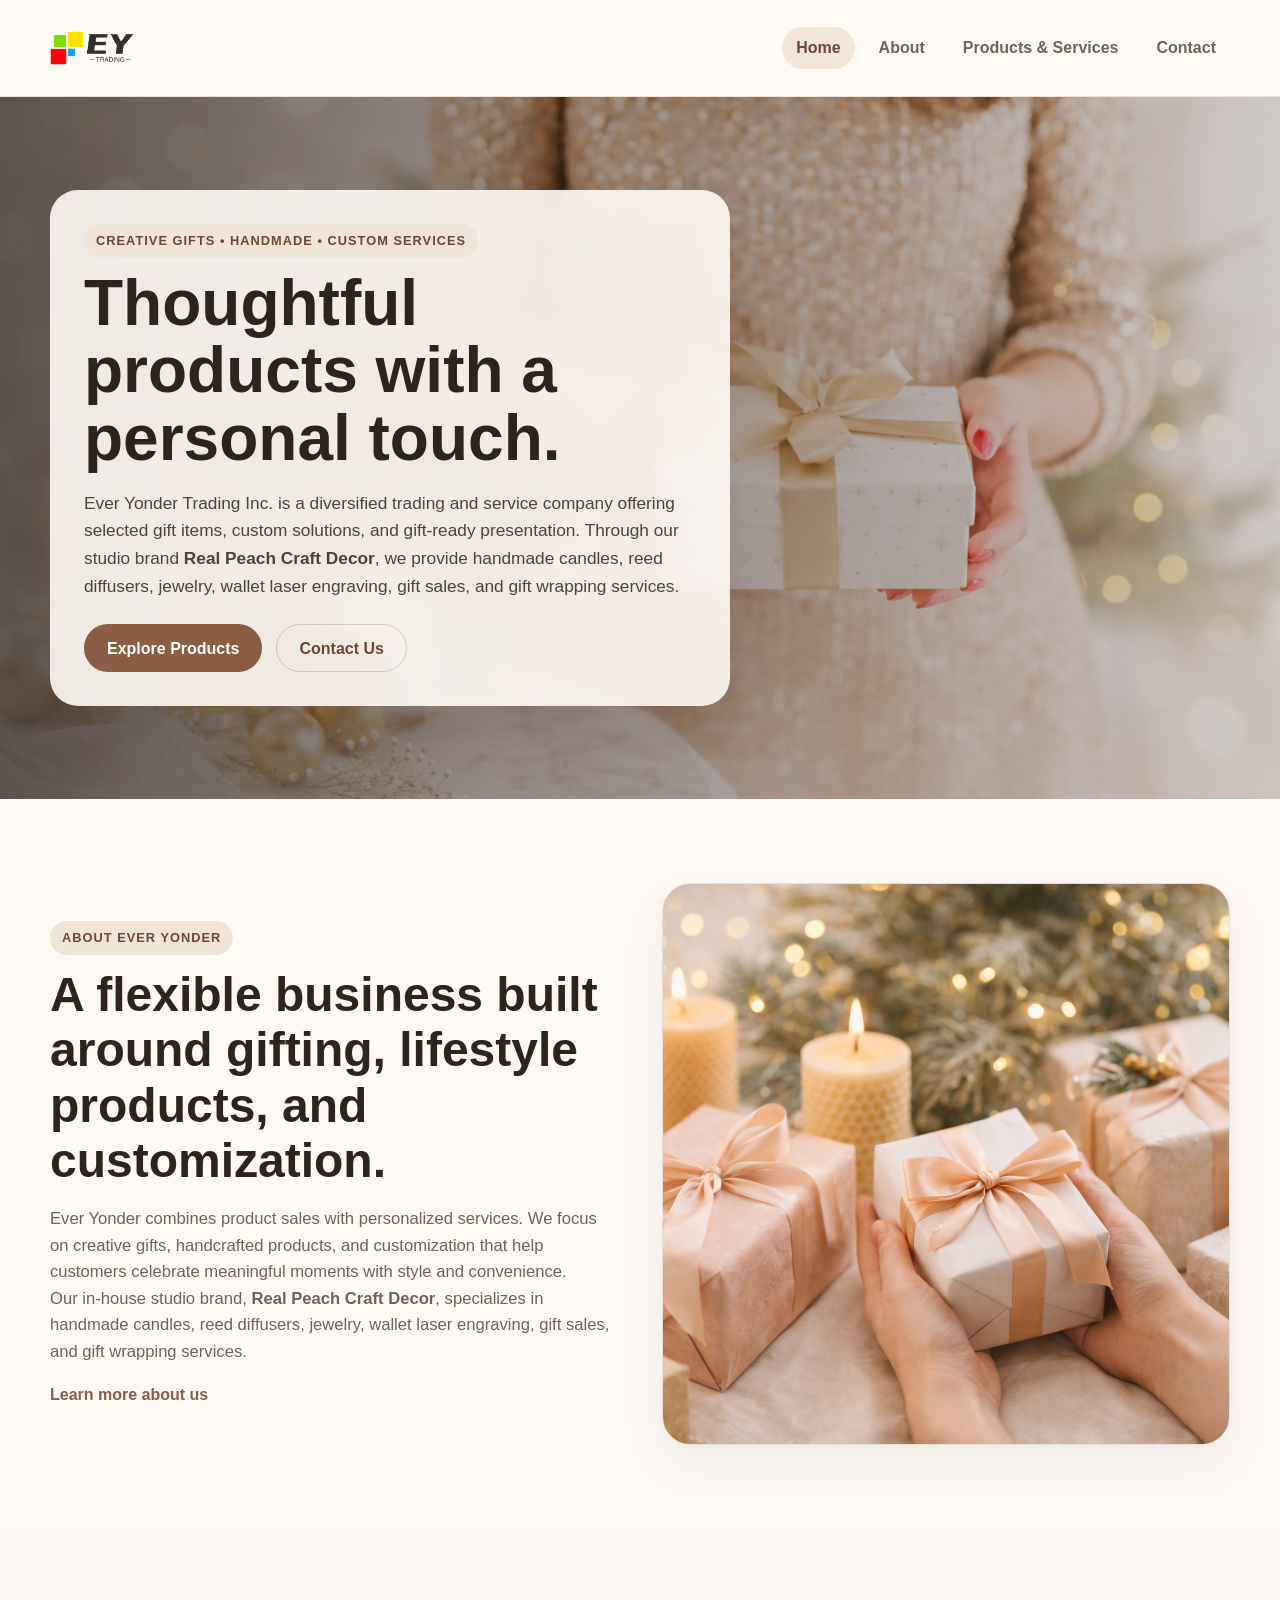
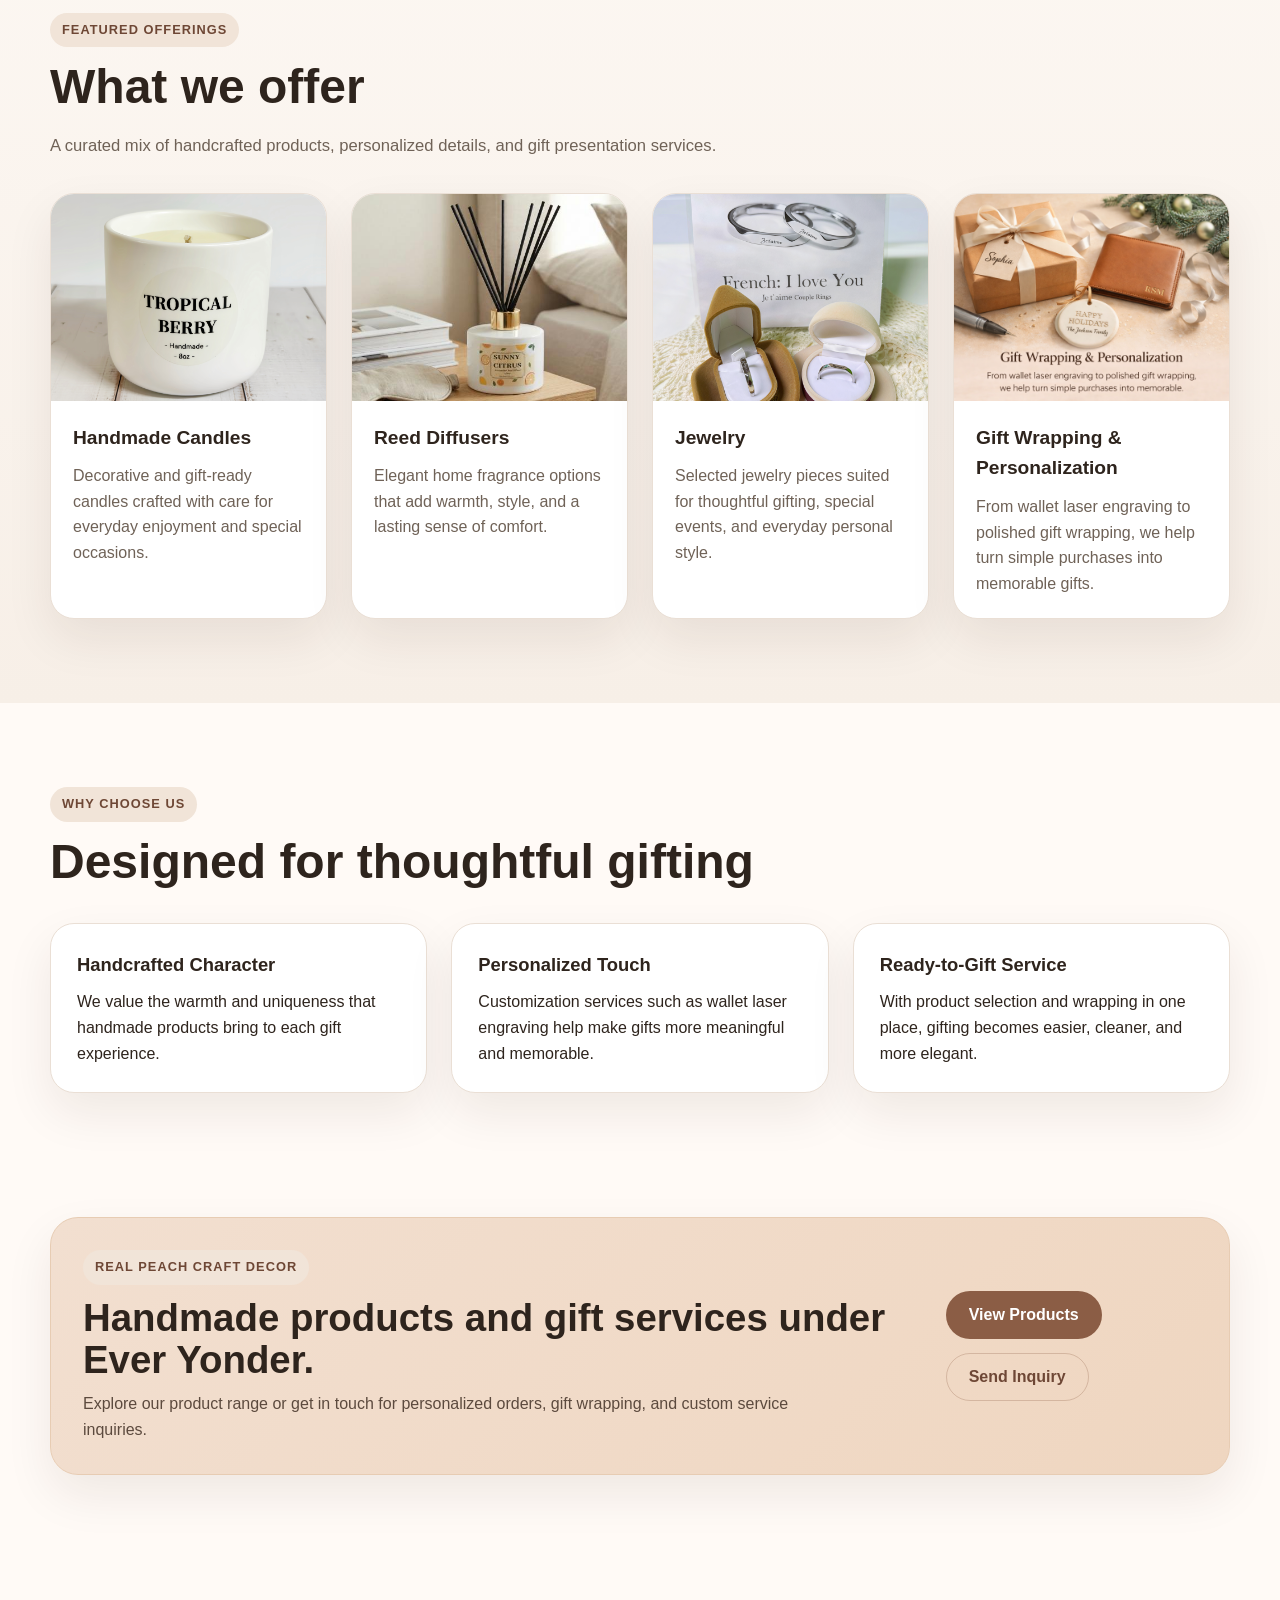
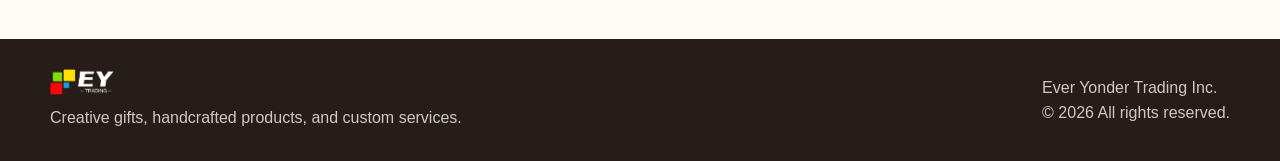
==== commit f57c8199: "Update index.html" ====
--- a/index.html
+++ b/index.html
@@ -118,10 +118,10 @@
             </div>
           </article>
 
-          <article class="card service-card">
-            <div class="icon-box">Custom</div>
+          <article class="card collection-card">
+            <img src="img/gift-wrapping.png" alt="Gift wrapping and personalization service" class="card-img" />
             <div class="card-body">
-              <h3>Gift Wrapping & Personalization</h3>
+              <h3>Gift Wrapping &amp; Personalization</h3>
               <p>From wallet laser engraving to polished gift wrapping, we help turn simple purchases into memorable gifts.</p>
             </div>
           </article>
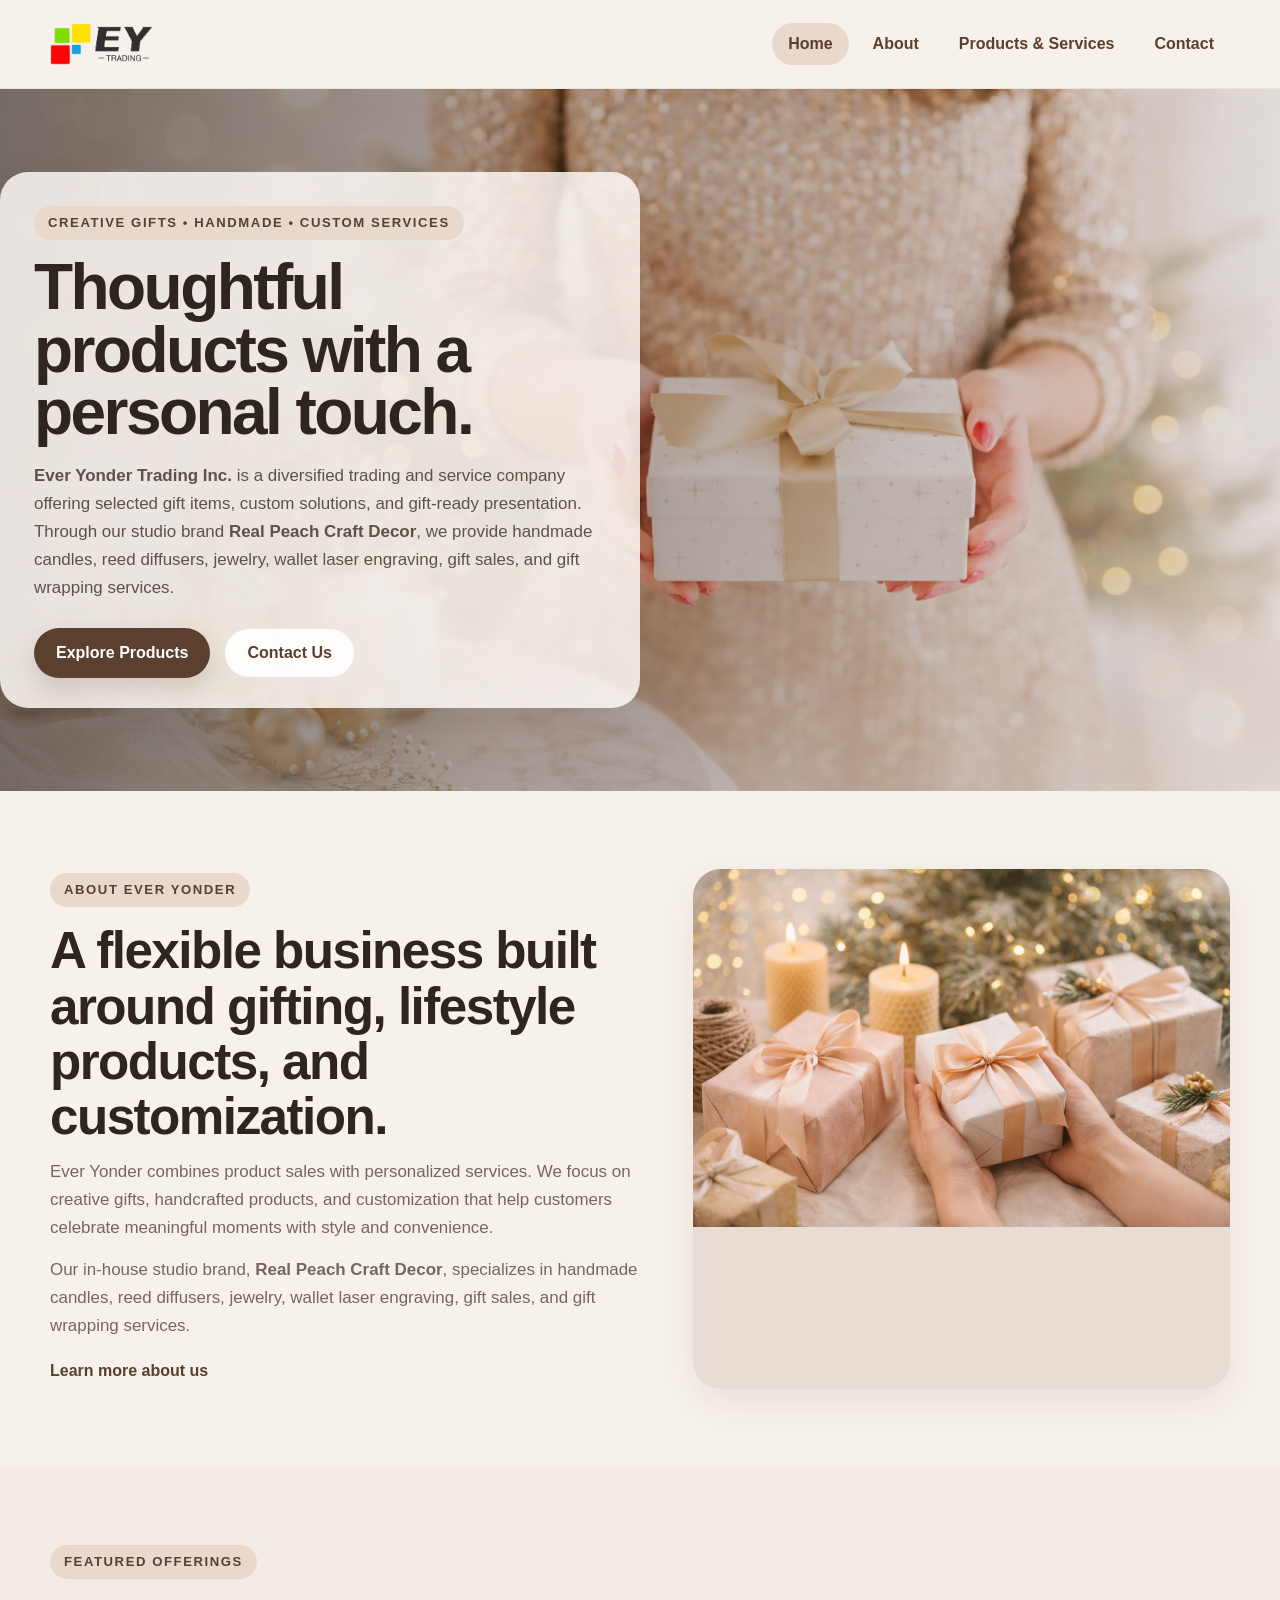
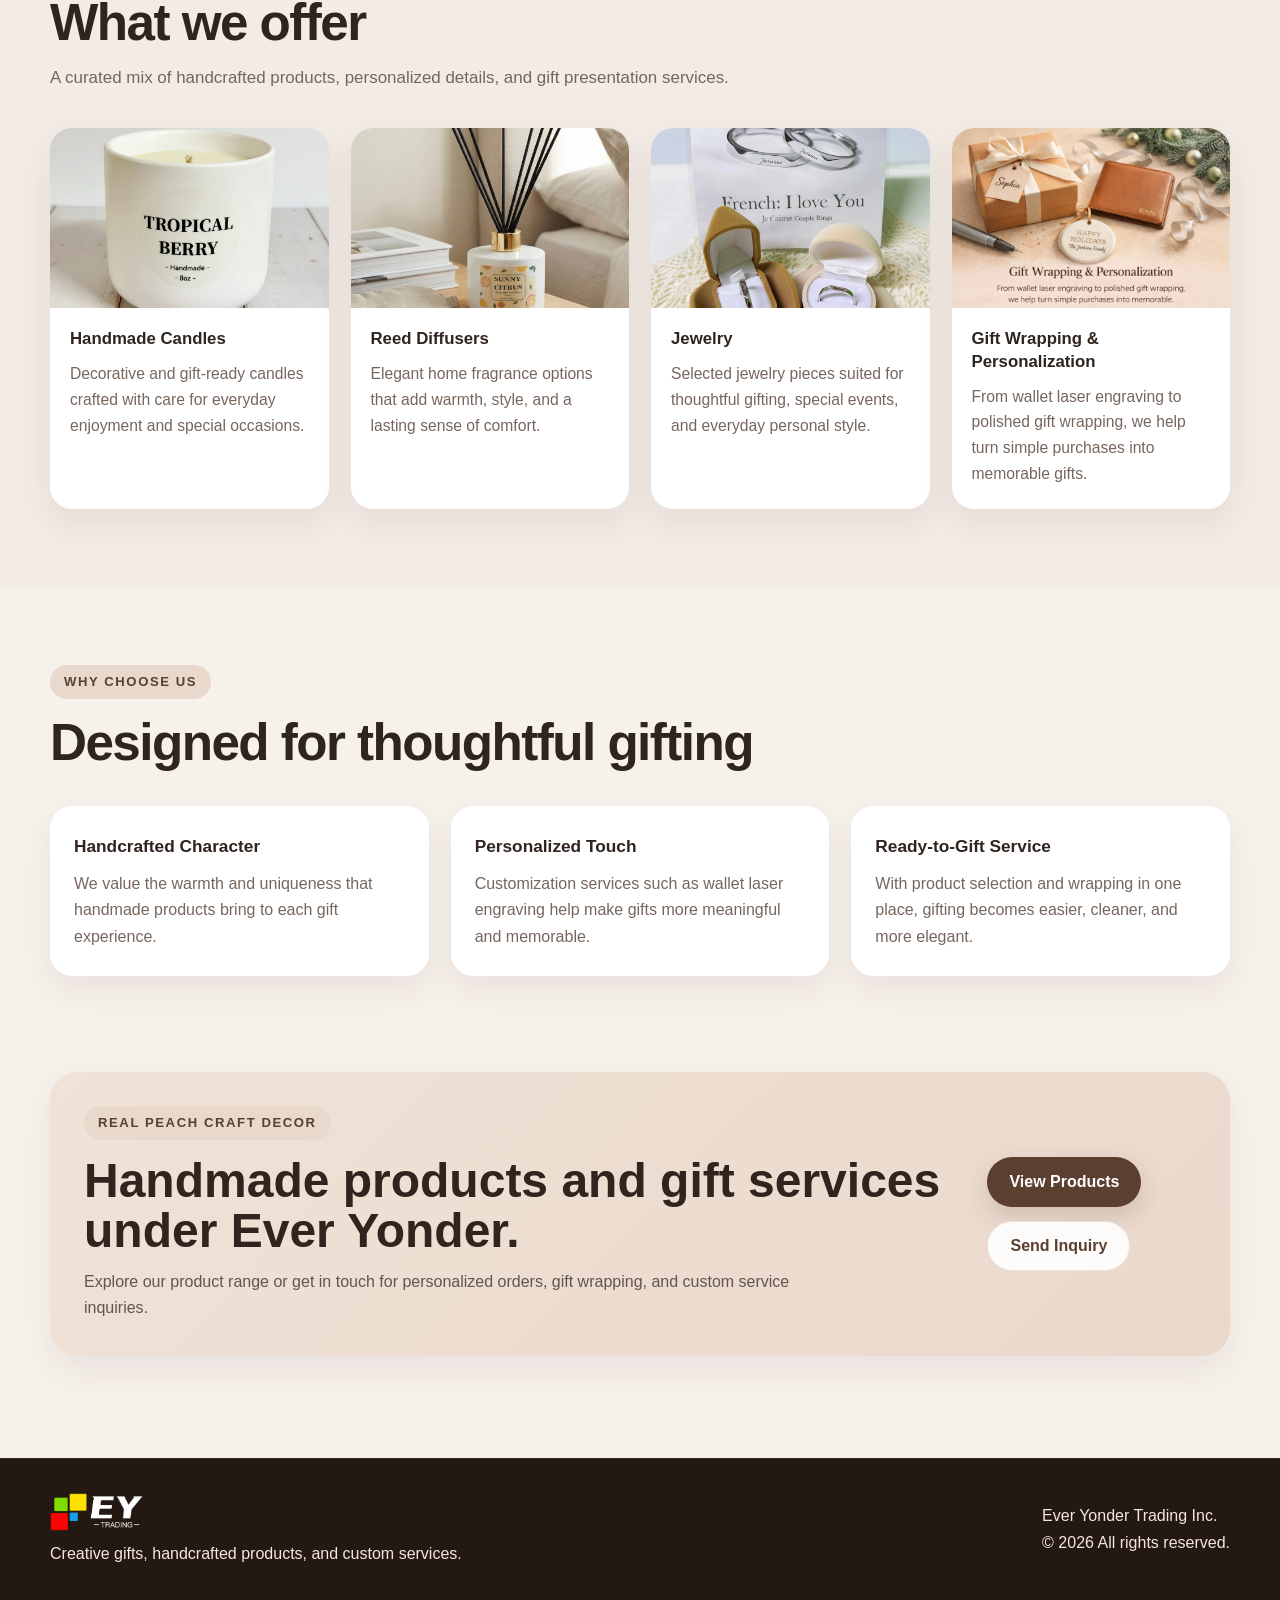
==== commit fa01d0b0: "Update index.html" ====
--- a/index.html
+++ b/index.html
@@ -3,10 +3,10 @@
 <head>
   <meta charset="UTF-8" />
   <meta name="viewport" content="width=device-width, initial-scale=1.0" />
-  <title>EY Trading | Creative Gifts, Handmade Candles & Custom Services</title>
+  <title>Ever Yonder | Creative Gifts, Handmade Candles & Custom Services</title>
   <meta
     name="description"
-    content="EY Trading offers creative gifts, handmade candles, reed diffusers, jewelry, laser engraving, and gift wrapping services through Real Peach Craft Decor."
+    content="Ever Yonder Trading Inc. offers creative gifts, handmade candles, reed diffusers, jewelry, laser engraving, and gift wrapping services through Real Peach Craft Decor."
   />
   <meta name="robots" content="index, follow" />
   <link rel="stylesheet" href="css/styles.css" />
@@ -16,7 +16,7 @@
   <header class="site-header">
     <div class="container header-wrap">
       <a href="index.html" class="brand" aria-label="Home">
-        <img src="img/logo-eytrading.png" alt="Logo" class="brand-logo" />
+        <img src="img/logo-eytrading.png" alt="Ever Yonder logo" class="brand-logo" />
       </a>
 
       <button class="nav-toggle" aria-label="Toggle navigation" aria-expanded="false">
@@ -29,7 +29,7 @@
         <ul class="nav-list">
           <li><a href="index.html" class="nav-link active">Home</a></li>
           <li><a href="about.html" class="nav-link">About</a></li>
-          <li><a href="products.html" class="nav-link">Products & Services</a></li>
+          <li><a href="products.html" class="nav-link">Products &amp; Services</a></li>
           <li><a href="contact.html" class="nav-link">Contact</a></li>
         </ul>
       </nav>
@@ -44,10 +44,11 @@
           <span class="eyebrow">Creative Gifts • Handmade • Custom Services</span>
           <h1>Thoughtful products with a personal touch.</h1>
           <p>
-            Ever Yonder Trading Inc. is a diversified trading and service company offering selected gift items,
-            custom solutions, and gift-ready presentation. Through our studio brand
-            <strong>Real Peach Craft Decor</strong>, we provide handmade candles, reed diffusers,
-            jewelry, wallet laser engraving, gift sales, and gift wrapping services.
+            <strong>Ever Yonder Trading Inc.</strong> is a diversified trading and service company
+            offering selected gift items, custom solutions, and gift-ready presentation.
+            Through our studio brand <strong>Real Peach Craft Decor</strong>, we provide
+            handmade candles, reed diffusers, jewelry, wallet laser engraving,
+            gift sales, and gift wrapping services.
           </p>
           <div class="hero-actions">
             <a href="products.html" class="btn btn-primary">Explore Products</a>
@@ -61,16 +62,18 @@
       <div class="container split split-home">
         <div class="split-text">
           <span class="eyebrow">About Ever Yonder</span>
-          <h2 class="section-title">A flexible business built around gifting, lifestyle products, and customization.</h2>
+          <h2 class="section-title">
+            A flexible business built around gifting, lifestyle products, and customization.
+          </h2>
           <p class="section-text">
-            Ever Yonder combines product sales with personalized services. We focus on creative gifts,
-            handcrafted products, and customization that help customers celebrate meaningful moments
-            with style and convenience.
-          </p>
-          <p class="section-text">
-            Our in-house studio brand, <strong>Real Peach Craft Decor</strong>, specializes in
-            handmade candles, reed diffusers, jewelry, wallet laser engraving, gift sales, and
-            gift wrapping services.
+            Ever Yonder combines product sales with personalized services. We focus on
+            creative gifts, handcrafted products, and customization that help customers
+            celebrate meaningful moments with style and convenience.
+          </p>
+          <p class="section-text" style="margin-top: 14px;">
+            Our in-house studio brand, <strong>Real Peach Craft Decor</strong>, specializes
+            in handmade candles, reed diffusers, jewelry, wallet laser engraving,
+            gift sales, and gift wrapping services.
           </p>
           <a href="about.html" class="text-link">Learn more about us</a>
         </div>
@@ -98,7 +101,10 @@
             <img src="img/candle-collection.png" alt="Handmade candles collection" class="card-img" />
             <div class="card-body">
               <h3>Handmade Candles</h3>
-              <p>Decorative and gift-ready candles crafted with care for everyday enjoyment and special occasions.</p>
+              <p>
+                Decorative and gift-ready candles crafted with care for everyday enjoyment
+                and special occasions.
+              </p>
             </div>
           </article>
 
@@ -106,7 +112,10 @@
             <img src="img/diffuser-collection.jpg" alt="Reed diffusers collection" class="card-img" />
             <div class="card-body">
               <h3>Reed Diffusers</h3>
-              <p>Elegant home fragrance options that add warmth, style, and a lasting sense of comfort.</p>
+              <p>
+                Elegant home fragrance options that add warmth, style,
+                and a lasting sense of comfort.
+              </p>
             </div>
           </article>
 
@@ -114,7 +123,10 @@
             <img src="img/jewelry-collection.png" alt="Jewelry collection" class="card-img" />
             <div class="card-body">
               <h3>Jewelry</h3>
-              <p>Selected jewelry pieces suited for thoughtful gifting, special events, and everyday personal style.</p>
+              <p>
+                Selected jewelry pieces suited for thoughtful gifting, special events,
+                and everyday personal style.
+              </p>
             </div>
           </article>
 
@@ -122,7 +134,10 @@
             <img src="img/gift-wrapping.png" alt="Gift wrapping and personalization service" class="card-img" />
             <div class="card-body">
               <h3>Gift Wrapping &amp; Personalization</h3>
-              <p>From wallet laser engraving to polished gift wrapping, we help turn simple purchases into memorable gifts.</p>
+              <p>
+                From wallet laser engraving to polished gift wrapping, we help turn
+                simple purchases into memorable gifts.
+              </p>
             </div>
           </article>
         </div>
@@ -139,17 +154,26 @@
         <div class="card-grid three">
           <article class="card info-card">
             <h3>Handcrafted Character</h3>
-            <p>We value the warmth and uniqueness that handmade products bring to each gift experience.</p>
+            <p>
+              We value the warmth and uniqueness that handmade products bring
+              to each gift experience.
+            </p>
           </article>
 
           <article class="card info-card">
             <h3>Personalized Touch</h3>
-            <p>Customization services such as wallet laser engraving help make gifts more meaningful and memorable.</p>
+            <p>
+              Customization services such as wallet laser engraving help make gifts
+              more meaningful and memorable.
+            </p>
           </article>
 
           <article class="card info-card">
             <h3>Ready-to-Gift Service</h3>
-            <p>With product selection and wrapping in one place, gifting becomes easier, cleaner, and more elegant.</p>
+            <p>
+              With product selection and wrapping in one place, gifting becomes easier,
+              cleaner, and more elegant.
+            </p>
           </article>
         </div>
       </div>
@@ -162,8 +186,8 @@
             <span class="eyebrow">Real Peach Craft Decor</span>
             <h2>Handmade products and gift services under Ever Yonder.</h2>
             <p>
-              Explore our product range or get in touch for personalized orders, gift wrapping,
-              and custom service inquiries.
+              Explore our product range or get in touch for personalized orders,
+              gift wrapping, and custom service inquiries.
             </p>
           </div>
           <div class="cta-actions">
@@ -178,7 +202,7 @@
   <footer class="site-footer">
     <div class="container footer-wrap">
       <div>
-        <img src="img/ey-Ttrading-logo-w.png" alt="Logo" class="footer-logo" />
+        <img src="img/ey-Ttrading-logo-w.png" alt="Ever Yonder logo" class="footer-logo" />
         <p>Creative gifts, handcrafted products, and custom services.</p>
       </div>
       <div>
--- a/css/styles.css
+++ b/css/styles.css
@@ -1,24 +1,26 @@
 :root {
-  --bg: #fffaf6;
+  --bg: #f7f1ec;
+  --bg-soft: #efe4db;
   --surface: #ffffff;
-  --surface-soft: #f7f0e8;
-  --surface-deep: #f2e7dc;
-  --text: #2e241d;
-  --muted: #6f6257;
-  --primary: #8b5d45;
-  --primary-dark: #6e4735;
-  --accent: #d6a36d;
-  --line: #eadfd5;
-  --shadow: 0 20px 48px rgba(45, 29, 16, 0.08);
-  --radius: 20px;
-  --radius-sm: 14px;
+  --surface-alt: #f4ece6;
+  --text: #2f241e;
+  --muted: #76665d;
+  --line: #ddcfc4;
+  --primary: #5b3f2f;
+  --primary-2: #7a5b49;
+  --accent: #e9d9cc;
+  --shadow: 0 14px 34px rgba(65, 44, 33, 0.08);
+  --shadow-soft: 0 10px 26px rgba(65, 44, 33, 0.05);
+  --radius-xl: 28px;
+  --radius-lg: 22px;
+  --radius-md: 16px;
+  --radius-sm: 999px;
   --container: 1180px;
+  --transition: 0.28s ease;
 }
 
 * {
   box-sizing: border-box;
-  margin: 0;
-  padding: 0;
 }
 
 html {
@@ -26,10 +28,11 @@
 }
 
 body {
-  font-family: -apple-system, BlinkMacSystemFont, "Segoe UI", Roboto, "Helvetica Neue", Arial, sans-serif;
+  margin: 0;
+  font-family: "Segoe UI", Arial, Helvetica, sans-serif;
   color: var(--text);
   background: var(--bg);
-  line-height: 1.6;
+  line-height: 1.65;
 }
 
 img {
@@ -42,106 +45,56 @@
   text-decoration: none;
 }
 
-ul {
-  list-style: none;
+button,
+input,
+textarea {
+  font: inherit;
 }
 
 .container {
-  width: min(100% - 32px, var(--container));
+  width: min(var(--container), calc(100% - 48px));
   margin: 0 auto;
 }
 
 .section {
-  padding: 84px 0;
+  padding: 78px 0;
 }
 
 .section-soft {
-  background: linear-gradient(180deg, #fcf7f2 0%, #f7efe7 100%);
+  background: #f3ebe5;
 }
 
 .section-head {
   max-width: 760px;
-  margin-bottom: 34px;
+  margin-bottom: 36px;
+}
+
+.section-title {
+  margin: 0 0 14px;
+  font-size: clamp(2rem, 4vw, 3.2rem);
+  line-height: 1.08;
+  letter-spacing: -0.03em;
+}
+
+.section-text {
+  margin: 0;
+  font-size: 1.06rem;
+  color: var(--muted);
 }
 
 .eyebrow {
-  display: inline-block;
-  margin-bottom: 12px;
-  padding: 7px 12px;
-  border-radius: 999px;
-  background: #f1e4d8;
-  color: var(--primary-dark);
-  font-size: 0.8rem;
+  display: inline-flex;
+  align-items: center;
+  min-height: 34px;
+  padding: 0 14px;
+  border-radius: var(--radius-sm);
+  background: var(--accent);
+  color: var(--primary);
+  font-size: 0.82rem;
   font-weight: 700;
-  letter-spacing: 0.08em;
+  letter-spacing: 0.12em;
   text-transform: uppercase;
-}
-
-.section-title {
-  font-size: clamp(2rem, 4vw, 3rem);
-  line-height: 1.15;
-  margin-bottom: 18px;
-}
-
-.section-text {
-  color: var(--muted);
-  font-size: 1.04rem;
-}
-
-.text-link {
-  display: inline-block;
-  margin-top: 16px;
-  color: var(--primary);
-  font-weight: 700;
-}
-
-.text-link:hover {
-  color: var(--primary-dark);
-}
-
-.btn {
-  display: inline-flex;
-  align-items: center;
-  justify-content: center;
-  min-height: 48px;
-  padding: 0 22px;
-  border-radius: 999px;
-  font-weight: 700;
-  transition: 0.25s ease;
-  border: 1px solid transparent;
-  cursor: pointer;
-}
-
-.btn-primary {
-  background: var(--primary);
-  color: #fff;
-}
-
-.btn-primary:hover {
-  background: var(--primary-dark);
-}
-
-.btn-secondary {
-  background: transparent;
-  color: var(--primary-dark);
-  border-color: rgba(139, 93, 69, 0.28);
-}
-
-.btn-secondary:hover {
-  background: #f3e6db;
-}
-
-.btn[disabled] {
-  opacity: 0.7;
-  cursor: not-allowed;
-}
-
-.full-width {
-  width: 100%;
-}
-
-.hidden {
-  display: none !important;
+  margin-bottom: 16px;
 }
 
 /* Header */
@@ -149,79 +102,78 @@
   position: sticky;
   top: 0;
   z-index: 1000;
-  background: rgba(255, 250, 246, 0.92);
+  background: rgba(247, 241, 236, 0.9);
   backdrop-filter: blur(14px);
-  border-bottom: 1px solid rgba(234, 223, 213, 0.9);
+  border-bottom: 1px solid rgba(91, 63, 47, 0.08);
 }
 
 .header-wrap {
+  min-height: 88px;
   display: flex;
   align-items: center;
   justify-content: space-between;
-  min-height: 96px;
-  gap: 20px;
+  gap: 24px;
 }
 
 .brand {
   display: inline-flex;
   align-items: center;
-  gap: 0;
 }
 
 .brand-logo {
-  width: 84px;
-  height: 84px;
-  object-fit: contain;
-}
-
-.brand-text {
-  display: none;
+  height: 42px;
+  width: auto;
 }
 
 .site-nav {
-  margin-left: auto;
+  display: flex;
+  align-items: center;
 }
 
 .nav-list {
   display: flex;
   align-items: center;
-  gap: 10px;
+  gap: 8px;
+  list-style: none;
+  margin: 0;
+  padding: 0;
 }
 
 .nav-link {
   display: inline-flex;
   align-items: center;
+  justify-content: center;
   min-height: 42px;
-  padding: 0 14px;
-  border-radius: 999px;
-  color: var(--muted);
+  padding: 0 16px;
+  border-radius: var(--radius-sm);
+  color: var(--primary);
   font-weight: 600;
-  transition: 0.2s ease;
+  transition: background var(--transition), color var(--transition), transform var(--transition);
 }
 
 .nav-link:hover,
 .nav-link.active {
-  color: var(--primary-dark);
-  background: #f3e6db;
+  background: var(--accent);
 }
 
 .nav-toggle {
   display: none;
-  width: 46px;
-  height: 46px;
-  border: 1px solid var(--line);
-  border-radius: 12px;
-  background: #fff;
+  width: 48px;
+  height: 48px;
+  border: 0;
+  border-radius: 14px;
+  background: #eadfd5;
   cursor: pointer;
+  padding: 0;
 }
 
 .nav-toggle span {
   display: block;
-  width: 20px;
+  width: 22px;
   height: 2px;
+  background: var(--primary);
   margin: 5px auto;
-  background: var(--text);
-  border-radius: 999px;
+  border-radius: 2px;
 }
 
 /* Hero */
@@ -232,6 +184,7 @@
   align-items: center;
   background-size: cover;
   background-position: center;
+  overflow: hidden;
 }
 
 .hero-overlay {
@@ -239,136 +192,146 @@
   inset: 0;
   background: linear-gradient(
     90deg,
-    rgba(22, 14, 10, 0.68) 0%,
-    rgba(22, 14, 10, 0.42) 38%,
-    rgba(22, 14, 10, 0.18) 100%
+    rgba(32, 22, 18, 0.6) 0%,
+    rgba(32, 22, 18, 0.34) 40%,
+    rgba(32, 22, 18, 0.1) 100%
   );
 }
 
 .hero-inner {
   position: relative;
   z-index: 1;
-  padding: 88px 0;
+  width: 100%;
+  padding: 72px 0;
 }
 
 .hero-card {
-  width: min(680px, 100%);
-  padding: 34px;
-  border-radius: 28px;
-  background: rgba(255, 250, 246, 0.9);
-  backdrop-filter: blur(10px);
+  max-width: 640px;
+  padding: 34px 34px 30px;
+  border-radius: var(--radius-xl);
+  background: rgba(255, 251, 247, 0.84);
   box-shadow: var(--shadow);
 }
 
-.hero-card h1 {
+.hero h1 {
+  margin: 0 0 18px;
   font-size: clamp(2.4rem, 5vw, 4.5rem);
-  line-height: 1.05;
-  margin-bottom: 18px;
-}
-
-.hero-card p {
-  color: #4f4339;
-  font-size: 1.08rem;
+  line-height: 0.98;
+  letter-spacing: -0.04em;
+}
+
+.hero p {
+  margin: 0;
+  color: #5f5149;
+  font-size: 1.06rem;
 }
 
 .hero-actions {
   display: flex;
   flex-wrap: wrap;
   gap: 14px;
-  margin-top: 24px;
-}
-
-/* Page banner */
-.page-banner {
-  padding: 80px 0 46px;
-  background: linear-gradient(180deg, #f7efe7 0%, #fffaf6 100%);
-  border-bottom: 1px solid var(--line);
-}
-
-.page-banner h1 {
-  font-size: clamp(2.2rem, 4vw, 3.6rem);
-  line-height: 1.08;
-  margin-bottom: 14px;
-}
-
-.page-banner p {
-  max-width: 760px;
-  color: var(--muted);
-  font-size: 1.06rem;
-}
-
-/* Split layout */
+  margin-top: 26px;
+}
+
+.btn {
+  display: inline-flex;
+  align-items: center;
+  justify-content: center;
+  min-height: 50px;
+  padding: 0 22px;
+  border-radius: var(--radius-sm);
+  font-weight: 700;
+  transition: transform var(--transition), box-shadow var(--transition), background var(--transition), color var(--transition);
+}
+
+.btn:hover {
+  transform: translateY(-1px);
+}
+
+.btn-primary {
+  background: var(--primary);
+  color: #fff;
+  box-shadow: 0 10px 24px rgba(91, 63, 47, 0.18);
+}
+
+.btn-primary:hover {
+  background: var(--primary-2);
+}
+
+.btn-secondary {
+  background: rgba(255, 255, 255, 0.9);
+  color: var(--primary);
+  border: 1px solid rgba(91, 63, 47, 0.12);
+}
+
+.btn-secondary:hover {
+  background: #fff;
+}
+
+/* Split section */
 .split {
   display: grid;
-  grid-template-columns: 1.1fr 0.9fr;
-  gap: 36px;
-  align-items: center;
-}
-
-.split.reverse {
-  grid-template-columns: 0.9fr 1.1fr;
-}
-
-.split-home {
-  grid-template-columns: 1fr 1fr;
-  gap: 44px;
-}
-
-.logo-panel {
-  display: flex;
-  align-items: center;
-  justify-content: center;
-  min-height: 360px;
-  padding: 28px;
-  border-radius: 28px;
-  background: var(--surface);
+  grid-template-columns: 1.06fr 0.94fr;
+  gap: 38px;
+  align-items: center;
+}
+
+.split-text .section-title {
+  max-width: 680px;
+}
+
+.text-link {
+  display: inline-block;
+  margin-top: 18px;
+  color: var(--primary);
+  font-weight: 700;
+}
+
+.image-panel {
+  overflow: hidden;
+  border-radius: var(--radius-xl);
   box-shadow: var(--shadow);
-  border: 1px solid var(--line);
-}
-
-.logo-panel img {
-  max-width: 280px;
-  width: 100%;
-  object-fit: contain;
-}
-
-/* Full image panel for home/about */
-.image-panel {
-  min-height: 500px;
-  border-radius: 28px;
-  background: var(--surface);
-  box-shadow: var(--shadow);
-  border: 1px solid var(--line);
-  overflow: hidden;
+  background: #e8ddd4;
 }
 
 .image-panel img {
   width: 100%;
   height: 100%;
-  min-height: 500px;
   object-fit: cover;
-  display: block;
 }
 
 .home-image-panel {
-  min-height: 560px;
-}
-
-.home-image-panel img {
-  min-height: 560px;
-}
-
-.rounded-image {
-  width: 100%;
-  border-radius: 28px;
-  box-shadow: var(--shadow);
-  border: 1px solid var(--line);
-}
-
-/* Cards */
+  min-height: 520px;
+}
+
+/* Product brand section */
+.split-product-brand {
+  align-items: start;
+}
+
+.brand-gallery {
+  display: grid;
+  gap: 18px;
+}
+
+.brand-gallery-large {
+  min-height: 290px;
+}
+
+.brand-gallery-grid {
+  display: grid;
+  grid-template-columns: 1fr 1fr;
+  gap: 18px;
+}
+
+.brand-gallery-grid .image-panel {
+  min-height: 180px;
+}
+
+/* Card grids */
 .card-grid {
   display: grid;
-  gap: 24px;
+  gap: 22px;
 }
 
 .card-grid.four {
@@ -381,421 +344,370 @@
 
 .card {
   background: var(--surface);
-  border: 1px solid var(--line);
-  border-radius: 24px;
+  border-radius: var(--radius-lg);
+  box-shadow: var(--shadow);
   overflow: hidden;
-  box-shadow: var(--shadow);
+}
+
+.collection-card {
+  display: flex;
+  flex-direction: column;
+  min-height: 365px;
 }
 
 .card-img {
   width: 100%;
-  aspect-ratio: 4 / 3;
+  height: 180px;
   object-fit: cover;
+  object-position: center;
+  background: #eadfd5;
+  flex-shrink: 0;
 }
 
 .card-body {
-  padding: 22px;
+  padding: 20px 20px 22px;
+  display: flex;
+  flex-direction: column;
+  flex: 1;
+}
+
+.card-kicker {
+  margin: 0 0 4px;
+  font-size: 0.95rem;
+  color: var(--muted);
 }
 
 .card-body h3 {
-  font-size: 1.2rem;
-  margin-bottom: 10px;
+  margin: 0 0 10px;
+  font-size: 1.05rem;
+  line-height: 1.35;
 }
 
 .card-body p {
+  margin: 0;
   color: var(--muted);
+  font-size: 0.98rem;
 }
 
 .info-card {
-  padding: 26px;
+  padding: 26px 24px;
 }
 
 .info-card h3 {
-  margin-bottom: 10px;
-  font-size: 1.15rem;
-}
-
-.collection-card,
-.product-card,
-.service-card,
-.service-only {
-  height: 100%;
-}
-
-.service-card,
-.service-only {
-  display: flex;
-  flex-direction: column;
-  justify-content: center;
-}
-
-.icon-box {
-  display: flex;
-  align-items: center;
-  justify-content: center;
-  min-height: 210px;
-  background: linear-gradient(135deg, #f3e4d7 0%, #e9d2bd 100%);
-  color: var(--primary-dark);
-  font-size: 1.35rem;
-  font-weight: 800;
-  letter-spacing: 0.03em;
-}
-
-.tag-row {
-  display: flex;
-  flex-wrap: wrap;
-  gap: 8px;
-  margin-bottom: 12px;
-}
-
-.tag {
-  display: inline-flex;
-  align-items: center;
-  min-height: 28px;
-  padding: 0 10px;
-  border-radius: 999px;
-  background: #f5ece4;
-  color: var(--primary-dark);
-  font-size: 0.78rem;
-  font-weight: 700;
-}
-
-/* Lists / gallery */
-.service-list {
-  display: grid;
-  grid-template-columns: repeat(3, minmax(0, 1fr));
-  gap: 18px;
-}
-
-.service-item {
-  padding: 18px 20px;
-  border-radius: 18px;
-  background: var(--surface);
-  border: 1px solid var(--line);
-  box-shadow: var(--shadow);
-  font-weight: 700;
-  color: var(--primary-dark);
-}
-
-.gallery-grid {
-  display: grid;
-  grid-template-columns: repeat(3, minmax(0, 1fr));
-  gap: 24px;
-}
-
-.gallery-item {
-  width: 100%;
-  aspect-ratio: 1 / 1;
-  object-fit: cover;
-  border-radius: 22px;
-  border: 1px solid var(--line);
-  box-shadow: var(--shadow);
-  background: #fff;
+  margin: 0 0 10px;
+  font-size: 1.08rem;
+}
+
+.info-card p {
+  margin: 0;
+  color: var(--muted);
 }
 
 /* CTA */
 .cta-section {
-  padding-top: 40px;
+  padding-top: 18px;
 }
 
 .cta-box {
   display: flex;
   align-items: center;
+  justify-content: space-between;
+  gap: 28px;
+  padding: 34px;
+  border-radius: var(--radius-xl);
+  background: linear-gradient(135deg, #f0e2d7 0%, #ead8cb 100%);
+  box-shadow: var(--shadow);
+}
+
+.cta-box h2 {
+  margin: 0 0 12px;
+  font-size: clamp(1.8rem, 4vw, 3rem);
+  line-height: 1.05;
+}
+
+.cta-box p {
+  margin: 0;
+  color: #63554d;
+  max-width: 760px;
+}
+
+.cta-actions {
+  display: flex;
+  flex-wrap: wrap;
+  gap: 14px;
+}
+
+/* Footer */
+.site-footer {
+  margin-top: 24px;
+  padding: 34px 0;
+  border-top: 1px solid rgba(255, 255, 255, 0.08);
+  background: #241813;
+}
+
+.footer-wrap {
+  display: flex;
   justify-content: space-between;
   gap: 24px;
-  padding: 32px;
-  border-radius: 28px;
-  background: linear-gradient(135deg, #f2dfd0 0%, #efd6c0 100%);
-  border: 1px solid #e7ccb3;
+  align-items: center;
+}
+
+.footer-logo {
+  height: 38px;
+  width: auto;
+  margin-bottom: 10px;
+}
+
+.site-footer p {
+  margin: 0;
+  color: #f3e7de;
+}
+
+/* Shared page sections */
+.page-hero {
+  padding: 86px 0 34px;
+  background: linear-gradient(180deg, #f6eee8 0%, #f7f1ec 100%);
+}
+
+.page-hero .section-title {
+  max-width: 900px;
+}
+
+.page-hero .section-text {
+  max-width: 760px;
+}
+
+.stack {
+  display: grid;
+  gap: 22px;
+}
+
+.panel {
+  background: var(--surface);
+  border-radius: var(--radius-lg);
   box-shadow: var(--shadow);
-}
-
-.cta-box h2 {
-  font-size: clamp(1.8rem, 3vw, 2.6rem);
-  line-height: 1.1;
-  margin-bottom: 10px;
-}
-
-.cta-box p {
-  max-width: 720px;
-  color: #5c4a3e;
-}
-
-.cta-actions {
-  display: flex;
-  flex-wrap: wrap;
-  gap: 14px;
+  padding: 28px;
+}
+
+.panel h3 {
+  margin-top: 0;
+  margin-bottom: 12px;
+}
+
+.panel p:last-child {
+  margin-bottom: 0;
+}
+
+.feature-list {
+  display: grid;
+  gap: 16px;
+}
+
+.feature-item {
+  padding: 20px 22px;
+  border-radius: var(--radius-md);
+  background: var(--surface-alt);
+}
+
+.feature-item h3 {
+  margin: 0 0 8px;
+  font-size: 1.05rem;
+}
+
+.feature-item p {
+  margin: 0;
+  color: var(--muted);
 }
 
 /* Contact */
 .contact-grid {
   display: grid;
-  grid-template-columns: 0.9fr 1.1fr;
-  gap: 26px;
-  align-items: start;
-}
-
-.contact-info {
-  display: grid;
-  gap: 18px;
-}
-
-.contact-card,
-.contact-item,
+  grid-template-columns: 0.95fr 1.05fr;
+  gap: 24px;
+}
+
+.contact-card {
+  background: var(--surface);
+  border-radius: var(--radius-lg);
+  box-shadow: var(--shadow);
+  padding: 28px;
+}
+
+.contact-list {
+  display: grid;
+  gap: 16px;
+}
+
+.contact-list p {
+  margin: 0;
+}
+
 .contact-form {
-  background: var(--surface);
+  display: grid;
+  gap: 16px;
+}
+
+.form-row {
+  display: grid;
+  gap: 8px;
+}
+
+.form-row label {
+  font-weight: 700;
+  color: var(--primary);
+}
+
+.form-row input,
+.form-row textarea {
+  width: 100%;
   border: 1px solid var(--line);
-  border-radius: 24px;
-  box-shadow: var(--shadow);
-}
-
-.contact-card,
-.contact-item {
-  padding: 24px;
-}
-
-.contact-card h2,
-.contact-item h3 {
-  margin-bottom: 10px;
-}
-
-.contact-card p,
-.contact-item p,
-.contact-item a {
-  color: var(--muted);
-}
-
-.contact-form {
-  padding: 26px;
-}
-
-.form-row {
-  display: grid;
-  grid-template-columns: repeat(2, minmax(0, 1fr));
-  gap: 16px;
-}
-
-.form-field {
-  margin-bottom: 16px;
-}
-
-.form-field label {
-  display: inline-block;
-  margin-bottom: 8px;
-  font-weight: 700;
-  color: var(--primary-dark);
-}
-
-.form-field input,
-.form-field textarea {
-  width: 100%;
-  border: 1px solid #dbcab9;
   border-radius: 14px;
-  background: #fffdfb;
+  background: #fff;
+  color: var(--text);
   padding: 14px 16px;
-  font: inherit;
-  color: var(--text);
   outline: none;
-  transition: 0.2s ease;
-}
-
-.form-field input:focus,
-.form-field textarea:focus {
-  border-color: var(--primary);
-  box-shadow: 0 0 0 4px rgba(139, 93, 69, 0.1);
+  transition: border-color var(--transition), box-shadow var(--transition);
+}
+
+.form-row input::placeholder,
+.form-row textarea::placeholder {
+  color: #9b8a80;
+}
+
+.form-row input:focus,
+.form-row textarea:focus {
+  border-color: rgba(91, 63, 47, 0.35);
+  box-shadow: 0 0 0 4px rgba(91, 63, 47, 0.08);
+}
+
+.form-row textarea {
+  min-height: 150px;
+  resize: vertical;
 }
 
 .form-status {
   display: none;
-  margin-top: 16px;
-  padding: 14px 16px;
+  margin-top: 8px;
+  padding: 12px 14px;
   border-radius: 14px;
-  font-size: 0.96rem;
+  background: #edf6ef;
+  color: #29603a;
   font-weight: 600;
-  line-height: 1.5;
 }
 
 .form-status.show {
   display: block;
 }
 
-.form-status.success {
-  background: #edf8f0;
-  color: #1f6b38;
-  border: 1px solid #b9e2c4;
-}
-
-.form-status.error {
-  background: #fff1f0;
-  color: #b42318;
-  border: 1px solid #f2b8b5;
-}
-
-/* Footer */
-.site-footer {
-  margin-top: 80px;
-  padding: 30px 0;
-  background: #261d18;
-  color: #f5eee8;
-}
-
-.footer-wrap {
-  display: flex;
-  align-items: center;
-  justify-content: space-between;
-  gap: 18px;
-}
-
-.footer-logo {
-  width: 64px;
-  height: auto;
-  display: block;
-  margin-bottom: 10px;
-}
-
-.footer-wrap p {
-  color: rgba(245, 238, 232, 0.82);
-}
-
 /* Responsive */
-@media (max-width: 1080px) {
+@media (max-width: 1100px) {
   .card-grid.four {
     grid-template-columns: repeat(2, minmax(0, 1fr));
   }
 
-  .card-grid.three,
-  .gallery-grid,
-  .service-list {
+  .card-grid.three {
     grid-template-columns: repeat(2, minmax(0, 1fr));
   }
 
   .split,
-  .split.reverse,
-  .split-home,
   .contact-grid {
     grid-template-columns: 1fr;
   }
 
-  .cta-box {
-    flex-direction: column;
-    align-items: stretch;
-  }
-
-  .home-image-panel,
-  .home-image-panel img {
-    min-height: 480px;
-  }
-}
-
-@media (max-width: 860px) {
-  .nav-toggle {
-    display: inline-block;
-  }
-
-  .site-nav {
-    position: absolute;
-    top: 96px;
-    left: 16px;
-    right: 16px;
-  }
-
-  .nav-list {
-    display: none;
-    flex-direction: column;
-    gap: 8px;
-    padding: 14px;
-    background: rgba(255, 250, 246, 0.98);
-    border: 1px solid var(--line);
-    border-radius: 20px;
-    box-shadow: var(--shadow);
-  }
-
-  .nav-list.open {
-    display: flex;
-  }
-
-  .nav-link {
-    width: 100%;
-    justify-content: center;
-  }
-
-  .hero {
-    min-height: 70vh;
-  }
-
-  .hero-card {
-    padding: 26px;
-  }
-
-  .hero-card h1 {
-    font-size: clamp(2.1rem, 9vw, 3.2rem);
-  }
-
-  .form-row,
-  .card-grid.four,
-  .card-grid.three,
-  .gallery-grid,
-  .service-list {
-    grid-template-columns: 1fr;
-  }
-
+  .home-image-panel {
+    min-height: 420px;
+  }
+
+  .cta-box,
   .footer-wrap {
     flex-direction: column;
     align-items: flex-start;
   }
 }
 
-@media (max-width: 560px) {
+@media (max-width: 760px) {
+  .container {
+    width: min(var(--container), calc(100% - 28px));
+  }
+
   .section {
-    padding: 68px 0;
-  }
-
-  .page-banner {
-    padding: 64px 0 38px;
+    padding: 62px 0;
   }
 
   .header-wrap {
-    min-height: 86px;
+    min-height: 78px;
+  }
+
+  .brand-logo {
+    height: 36px;
+  }
+
+  .nav-toggle {
+    display: inline-block;
   }
 
   .site-nav {
-    top: 86px;
-  }
-
-  .hero-inner {
-    padding: 64px 0;
-  }
-
-  .hero-card,
-  .cta-box,
-  .contact-card,
-  .contact-item,
-  .contact-form,
-  .logo-panel,
-  .image-panel {
-    border-radius: 22px;
+    position: absolute;
+    top: 78px;
+    left: 14px;
+    right: 14px;
+    display: none;
+    background: rgba(247, 241, 236, 0.98);
+    border: 1px solid rgba(91, 63, 47, 0.08);
+    border-radius: 20px;
+    box-shadow: var(--shadow);
+    padding: 10px;
+  }
+
+  .site-nav.open {
+    display: block;
+  }
+
+  .nav-list {
+    flex-direction: column;
+    align-items: stretch;
+    gap: 6px;
+  }
+
+  .nav-link {
+    justify-content: flex-start;
+    min-height: 46px;
+  }
+
+  .hero {
+    min-height: 66vh;
+  }
+
+  .hero-card {
+    padding: 24px 22px;
+  }
+
+  .card-grid.four,
+  .card-grid.three {
+    grid-template-columns: 1fr;
+  }
+
+  .card-img {
+    height: 220px;
+  }
+
+  .home-image-panel {
+    min-height: 300px;
+  }
+
+  .brand-gallery-large {
+    min-height: 240px;
+  }
+
+  .brand-gallery-grid {
+    grid-template-columns: 1fr;
+  }
+
+  .brand-gallery-grid .image-panel {
+    min-height: 220px;
   }
 
   .cta-box {
-    padding: 24px;
-  }
-
-  .brand-logo {
-    width: 72px;
-    height: 72px;
-  }
-
-  .footer-logo {
-    width: 58px;
-  }
-
-  .image-panel,
-  .image-panel img {
-    min-height: 340px;
-  }
-
-  .home-image-panel,
-  .home-image-panel img {
-    min-height: 380px;
-  }
-}
+    padding: 24px 20px;
+  }
+}
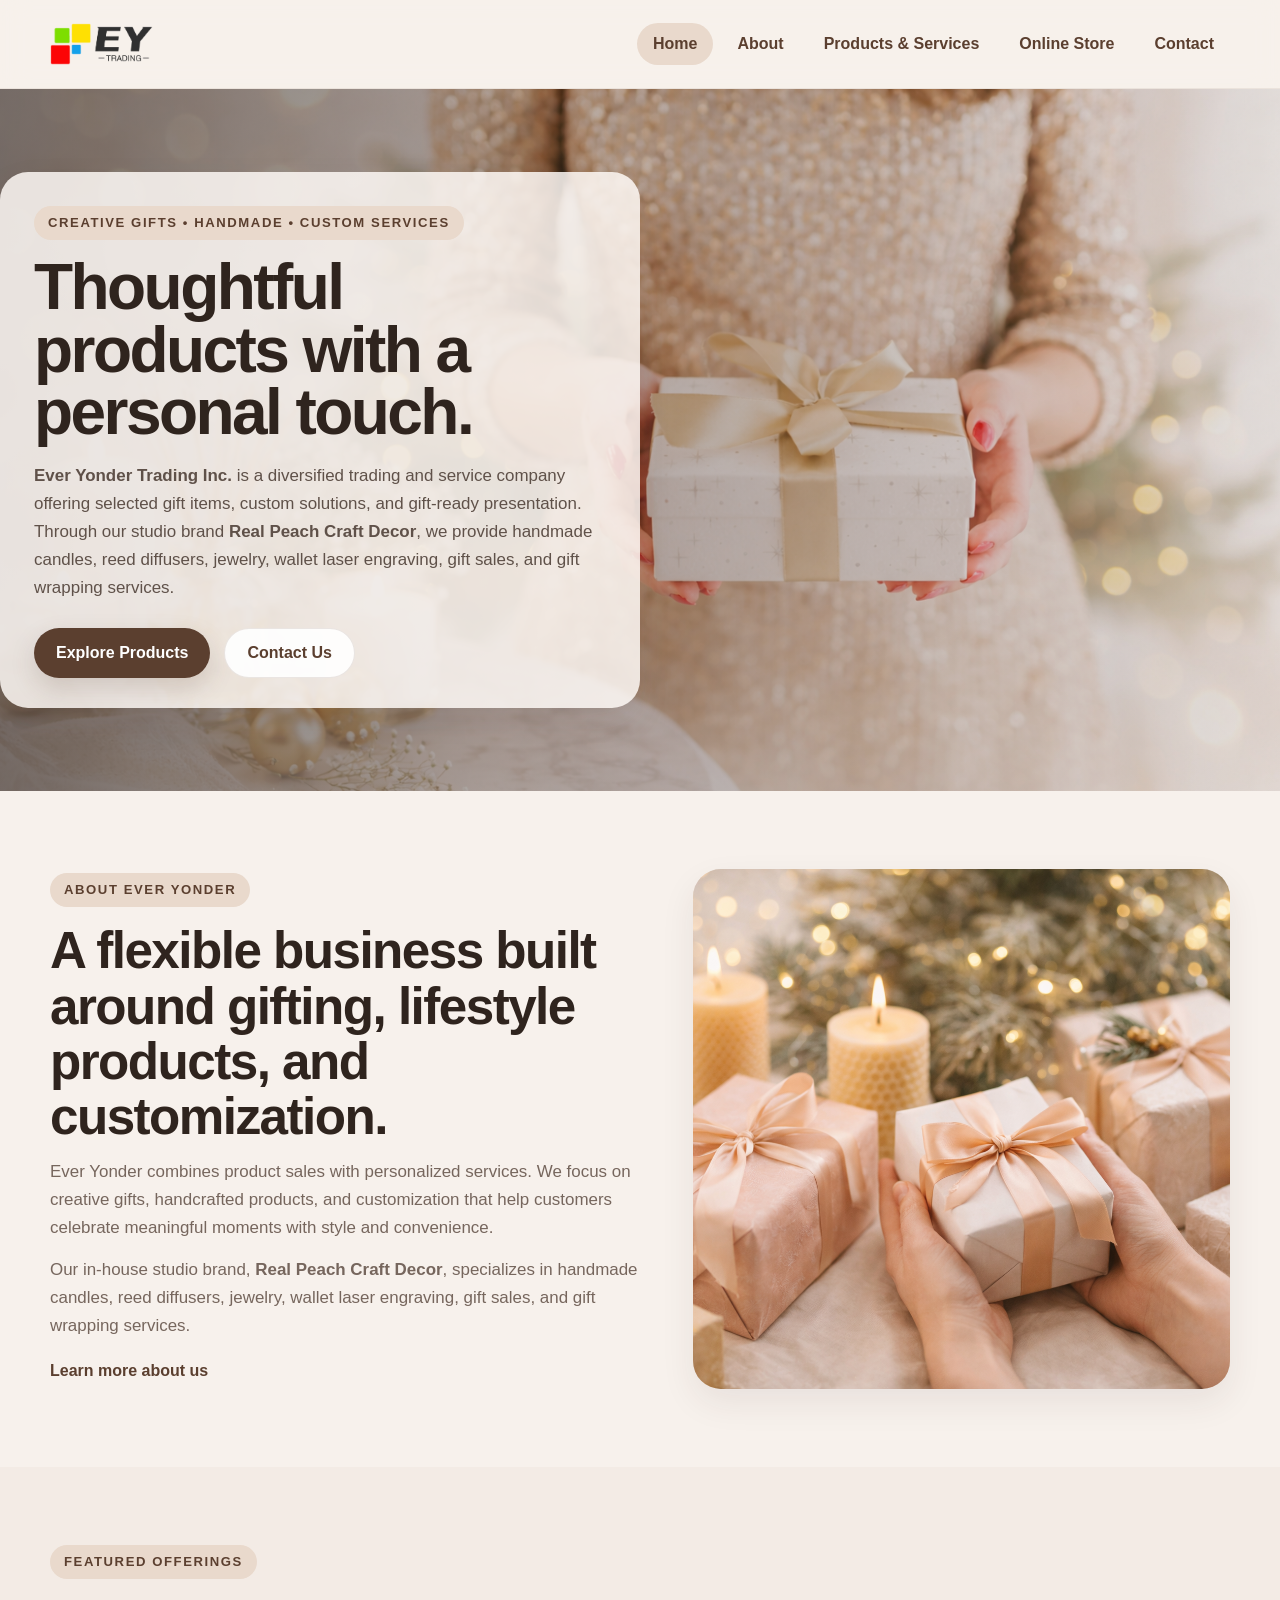
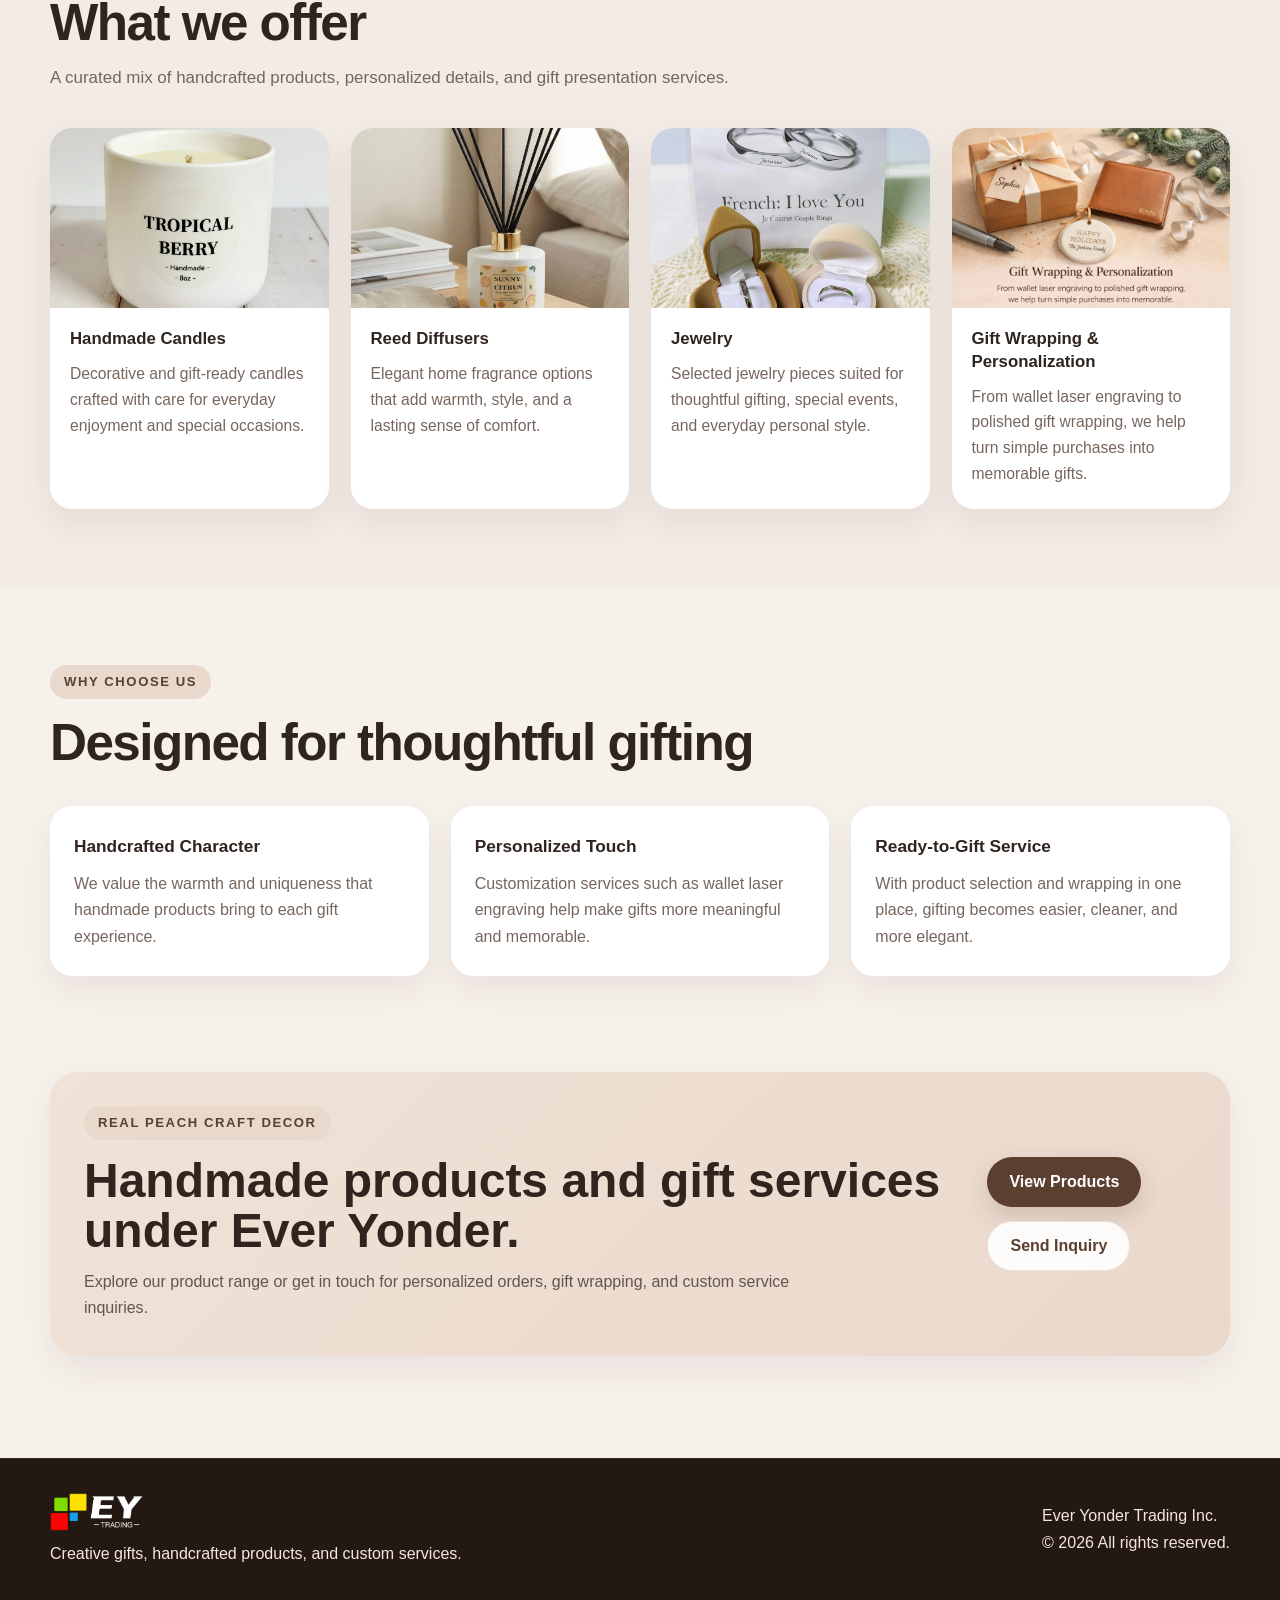
==== commit f57c11e3: "Update index.html" ====
--- a/index.html
+++ b/index.html
@@ -30,6 +30,7 @@
           <li><a href="index.html" class="nav-link active">Home</a></li>
           <li><a href="about.html" class="nav-link">About</a></li>
           <li><a href="products.html" class="nav-link">Products &amp; Services</a></li>
+          <li><a href="https://www.realpeach.ca" class="nav-link" target="_blank" rel="noopener noreferrer">Online Store</a></li>
           <li><a href="contact.html" class="nav-link">Contact</a></li>
         </ul>
       </nav>
@@ -80,7 +81,7 @@
 
         <div class="split-media">
           <div class="image-panel home-image-panel">
-            <img src="img/gift01.png" alt="Gift presentation and wrapping service" />
+            <img src="img/gift01.png" alt="Gift presentation and wrapping service" class="panel-cover-image" />
           </div>
         </div>
       </div>
@@ -101,10 +102,7 @@
             <img src="img/candle-collection.png" alt="Handmade candles collection" class="card-img" />
             <div class="card-body">
               <h3>Handmade Candles</h3>
-              <p>
-                Decorative and gift-ready candles crafted with care for everyday enjoyment
-                and special occasions.
-              </p>
+              <p>Decorative and gift-ready candles crafted with care for everyday enjoyment and special occasions.</p>
             </div>
           </article>
 
@@ -112,10 +110,7 @@
             <img src="img/diffuser-collection.jpg" alt="Reed diffusers collection" class="card-img" />
             <div class="card-body">
               <h3>Reed Diffusers</h3>
-              <p>
-                Elegant home fragrance options that add warmth, style,
-                and a lasting sense of comfort.
-              </p>
+              <p>Elegant home fragrance options that add warmth, style, and a lasting sense of comfort.</p>
             </div>
           </article>
 
@@ -123,10 +118,7 @@
             <img src="img/jewelry-collection.png" alt="Jewelry collection" class="card-img" />
             <div class="card-body">
               <h3>Jewelry</h3>
-              <p>
-                Selected jewelry pieces suited for thoughtful gifting, special events,
-                and everyday personal style.
-              </p>
+              <p>Selected jewelry pieces suited for thoughtful gifting, special events, and everyday personal style.</p>
             </div>
           </article>
 
@@ -134,10 +126,7 @@
             <img src="img/gift-wrapping.png" alt="Gift wrapping and personalization service" class="card-img" />
             <div class="card-body">
               <h3>Gift Wrapping &amp; Personalization</h3>
-              <p>
-                From wallet laser engraving to polished gift wrapping, we help turn
-                simple purchases into memorable gifts.
-              </p>
+              <p>From wallet laser engraving to polished gift wrapping, we help turn simple purchases into memorable gifts.</p>
             </div>
           </article>
         </div>
@@ -154,26 +143,17 @@
         <div class="card-grid three">
           <article class="card info-card">
             <h3>Handcrafted Character</h3>
-            <p>
-              We value the warmth and uniqueness that handmade products bring
-              to each gift experience.
-            </p>
+            <p>We value the warmth and uniqueness that handmade products bring to each gift experience.</p>
           </article>
 
           <article class="card info-card">
             <h3>Personalized Touch</h3>
-            <p>
-              Customization services such as wallet laser engraving help make gifts
-              more meaningful and memorable.
-            </p>
+            <p>Customization services such as wallet laser engraving help make gifts more meaningful and memorable.</p>
           </article>
 
           <article class="card info-card">
             <h3>Ready-to-Gift Service</h3>
-            <p>
-              With product selection and wrapping in one place, gifting becomes easier,
-              cleaner, and more elegant.
-            </p>
+            <p>With product selection and wrapping in one place, gifting becomes easier, cleaner, and more elegant.</p>
           </article>
         </div>
       </div>
@@ -185,10 +165,7 @@
           <div>
             <span class="eyebrow">Real Peach Craft Decor</span>
             <h2>Handmade products and gift services under Ever Yonder.</h2>
-            <p>
-              Explore our product range or get in touch for personalized orders,
-              gift wrapping, and custom service inquiries.
-            </p>
+            <p>Explore our product range or get in touch for personalized orders, gift wrapping, and custom service inquiries.</p>
           </div>
           <div class="cta-actions">
             <a href="products.html" class="btn btn-primary">View Products</a>
--- a/css/styles.css
+++ b/css/styles.css
@@ -268,7 +268,7 @@
   background: #fff;
 }
 
-/* Split section */
+/* Split sections */
 .split {
   display: grid;
   grid-template-columns: 1.06fr 0.94fr;
@@ -292,19 +292,39 @@
   border-radius: var(--radius-xl);
   box-shadow: var(--shadow);
   background: #e8ddd4;
+  width: 100%;
 }
 
 .image-panel img {
   width: 100%;
   height: 100%;
   object-fit: cover;
+  object-position: center;
+}
+
+.panel-cover-image {
+  width: 100%;
+  height: 100%;
+  object-fit: cover;
+  object-position: center;
 }
 
 .home-image-panel {
-  min-height: 520px;
-}
-
-/* Product brand section */
+  height: 520px;
+}
+
+.about-hero-panel {
+  height: 440px;
+}
+
+.about-hero-image {
+  width: 100%;
+  height: 100%;
+  object-fit: cover;
+  object-position: center;
+}
+
+/* Product brand / About brand gallery */
 .split-product-brand {
   align-items: start;
 }
@@ -315,7 +335,23 @@
 }
 
 .brand-gallery-large {
-  min-height: 290px;
+  height: 290px;
+}
+
+.brand-logo-panel {
+  height: 250px;
+  background: #e8ddd4;
+  display: flex;
+  align-items: center;
+  justify-content: center;
+  padding: 24px;
+}
+
+.brand-logo-image {
+  width: 100%;
+  height: 100%;
+  object-fit: contain;
+  object-position: center;
 }
 
 .brand-gallery-grid {
@@ -325,10 +361,24 @@
 }
 
 .brand-gallery-grid .image-panel {
-  min-height: 180px;
-}
-
-/* Card grids */
+  height: 180px;
+}
+
+/* Page hero */
+.page-hero {
+  padding: 86px 0 34px;
+  background: linear-gradient(180deg, #f6eee8 0%, #f7f1ec 100%);
+}
+
+.page-hero .section-title {
+  max-width: 900px;
+}
+
+.page-hero .section-text {
+  max-width: 760px;
+}
+
+/* Cards */
 .card-grid {
   display: grid;
   gap: 22px;
@@ -403,80 +453,7 @@
   color: var(--muted);
 }
 
-/* CTA */
-.cta-section {
-  padding-top: 18px;
-}
-
-.cta-box {
-  display: flex;
-  align-items: center;
-  justify-content: space-between;
-  gap: 28px;
-  padding: 34px;
-  border-radius: var(--radius-xl);
-  background: linear-gradient(135deg, #f0e2d7 0%, #ead8cb 100%);
-  box-shadow: var(--shadow);
-}
-
-.cta-box h2 {
-  margin: 0 0 12px;
-  font-size: clamp(1.8rem, 4vw, 3rem);
-  line-height: 1.05;
-}
-
-.cta-box p {
-  margin: 0;
-  color: #63554d;
-  max-width: 760px;
-}
-
-.cta-actions {
-  display: flex;
-  flex-wrap: wrap;
-  gap: 14px;
-}
-
-/* Footer */
-.site-footer {
-  margin-top: 24px;
-  padding: 34px 0;
-  border-top: 1px solid rgba(255, 255, 255, 0.08);
-  background: #241813;
-}
-
-.footer-wrap {
-  display: flex;
-  justify-content: space-between;
-  gap: 24px;
-  align-items: center;
-}
-
-.footer-logo {
-  height: 38px;
-  width: auto;
-  margin-bottom: 10px;
-}
-
-.site-footer p {
-  margin: 0;
-  color: #f3e7de;
-}
-
-/* Shared page sections */
-.page-hero {
-  padding: 86px 0 34px;
-  background: linear-gradient(180deg, #f6eee8 0%, #f7f1ec 100%);
-}
-
-.page-hero .section-title {
-  max-width: 900px;
-}
-
-.page-hero .section-text {
-  max-width: 760px;
-}
-
+/* Generic panels */
 .stack {
   display: grid;
   gap: 22px;
@@ -517,6 +494,48 @@
 .feature-item p {
   margin: 0;
   color: var(--muted);
+}
+
+/* Optional product group layout if used */
+.product-groups {
+  gap: 34px;
+}
+
+.product-group {
+  padding: 28px;
+  border-radius: var(--radius-xl);
+  background: rgba(255, 255, 255, 0.58);
+  box-shadow: var(--shadow-soft);
+}
+
+.group-head {
+  margin-bottom: 22px;
+  max-width: 760px;
+}
+
+.group-head h3 {
+  margin: 10px 0 8px;
+  font-size: 1.7rem;
+  line-height: 1.15;
+}
+
+.group-head p {
+  margin: 0;
+  color: var(--muted);
+}
+
+.group-label {
+  display: inline-flex;
+  align-items: center;
+  min-height: 32px;
+  padding: 0 14px;
+  border-radius: var(--radius-sm);
+  background: var(--accent);
+  color: var(--primary);
+  font-size: 0.8rem;
+  font-weight: 700;
+  letter-spacing: 0.08em;
+  text-transform: uppercase;
 }
 
 /* Contact */
@@ -599,6 +618,70 @@
   display: block;
 }
 
+/* CTA */
+.cta-section {
+  padding-top: 18px;
+}
+
+.cta-box {
+  display: flex;
+  align-items: center;
+  justify-content: space-between;
+  gap: 28px;
+  padding: 34px;
+  border-radius: var(--radius-xl);
+  background: linear-gradient(135deg, #f0e2d7 0%, #ead8cb 100%);
+  box-shadow: var(--shadow);
+}
+
+.cta-box h2 {
+  margin: 0 0 12px;
+  font-size: clamp(1.8rem, 4vw, 3rem);
+  line-height: 1.05;
+}
+
+.cta-box p {
+  margin: 0;
+  color: #63554d;
+  max-width: 760px;
+}
+
+.cta-actions {
+  display: flex;
+  flex-wrap: wrap;
+  gap: 14px;
+}
+
+/* Footer only dark */
+.site-footer {
+  margin-top: 24px;
+  padding: 34px 0;
+  border-top: 1px solid rgba(255, 255, 255, 0.08);
+  background: #241813;
+}
+
+.footer-wrap {
+  display: flex;
+  justify-content: space-between;
+  gap: 24px;
+  align-items: center;
+}
+
+.footer-logo {
+  height: 38px;
+  width: auto;
+  margin-bottom: 10px;
+}
+
+.site-footer p {
+  margin: 0;
+  color: #f3e7de;
+}
+
+.site-footer a {
+  color: #ffffff;
+}
+
 /* Responsive */
 @media (max-width: 1100px) {
   .card-grid.four {
@@ -615,7 +698,11 @@
   }
 
   .home-image-panel {
-    min-height: 420px;
+    height: 420px;
+  }
+
+  .about-hero-panel {
+    height: 380px;
   }
 
   .cta-box,
@@ -692,11 +779,20 @@
   }
 
   .home-image-panel {
-    min-height: 300px;
+    height: 300px;
+  }
+
+  .about-hero-panel {
+    height: 300px;
+  }
+
+  .brand-logo-panel {
+    height: 180px;
+    padding: 18px;
   }
 
   .brand-gallery-large {
-    min-height: 240px;
+    height: 220px;
   }
 
   .brand-gallery-grid {
@@ -704,10 +800,18 @@
   }
 
   .brand-gallery-grid .image-panel {
-    min-height: 220px;
+    height: 220px;
   }
 
   .cta-box {
     padding: 24px 20px;
   }
-}
+
+  .product-group {
+    padding: 20px;
+  }
+
+  .group-head h3 {
+    font-size: 1.4rem;
+  }
+}
